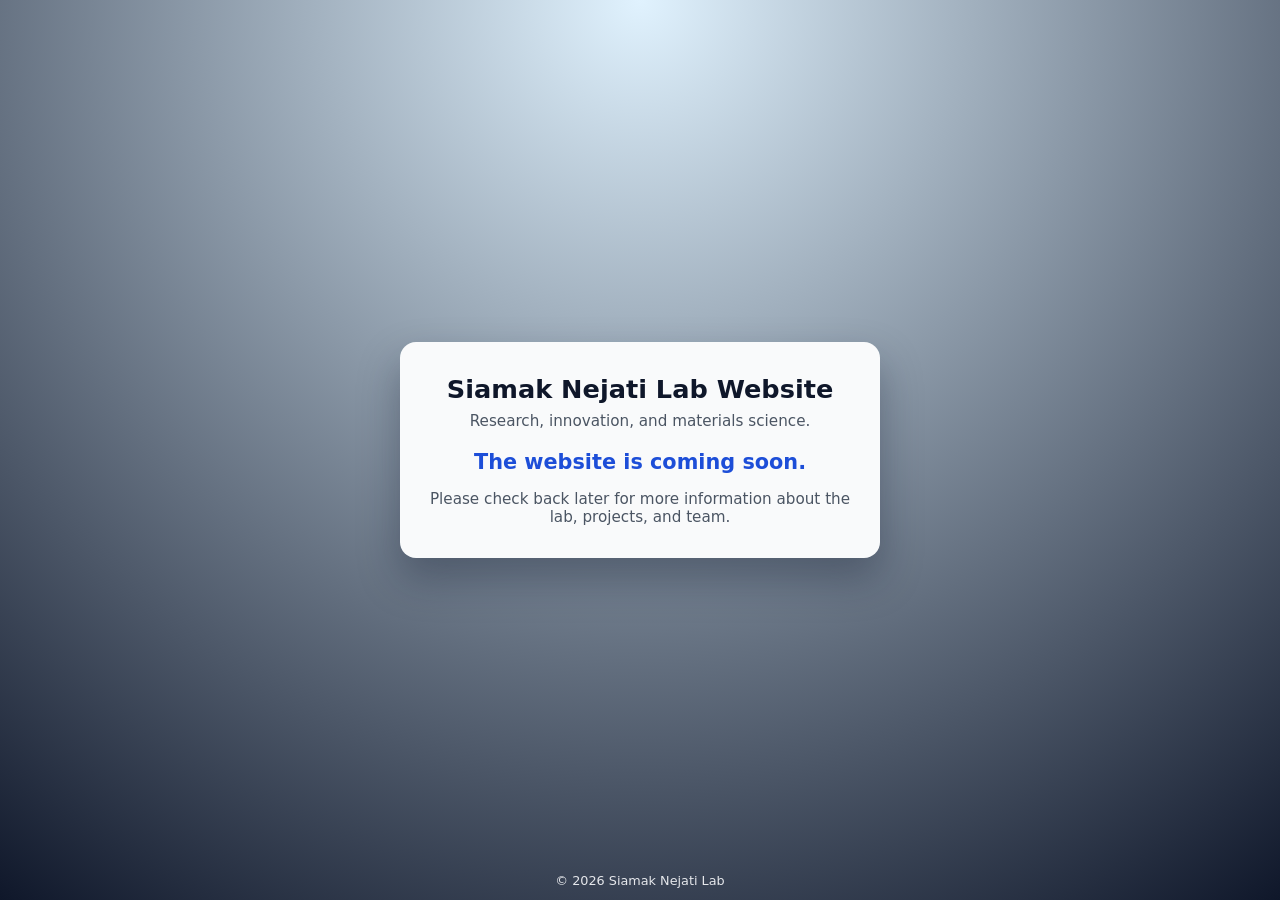
==== index.html @ ebad2e3e "Hello World" ====
<!DOCTYPE html>
<html lang="en">
<head>
  <meta charset="UTF-8">
  <meta name="viewport" content="width=device-width, initial-scale=1.0">
  <title>Siamak Nejati Lab Website</title>

  <style>
    * {
      box-sizing: border-box;
      margin: 0;
      padding: 0;
    }

    body {
      font-family: system-ui, -apple-system, BlinkMacSystemFont, "Segoe UI", sans-serif;
      min-height: 100vh;
      display: flex;
      align-items: center;
      justify-content: center;
      background: radial-gradient(circle at top, #e0f2fe, #0f172a);
      color: #0f172a;
    }

    .card {
      background: #f9fafb;
      padding: 32px 28px;
      border-radius: 16px;
      box-shadow: 0 20px 40px rgba(15, 23, 42, 0.35);
      max-width: 480px;
      width: 100%;
      text-align: center;
    }

    .lab-name {
      font-size: 1.6rem;
      font-weight: 700;
      margin-bottom: 8px;
      color: #0f172a;
    }

    .tagline {
      font-size: 0.95rem;
      color: #4b5563;
      margin-bottom: 20px;
    }

    .coming-soon {
      font-size: 1.3rem;
      font-weight: 600;
      margin-bottom: 16px;
      color: #1d4ed8;
    }

    .note {
      font-size: 0.95rem;
      color: #4b5563;
    }

    footer {
      position: fixed;
      bottom: 12px;
      left: 0;
      right: 0;
      text-align: center;
      font-size: 0.8rem;
      color: #e5e7eb;
    }
  </style>
</head>
<body>
  <main class="card">
    <h1 class="lab-name">Siamak Nejati Lab Website</h1>
    <p class="tagline">Research, innovation, and materials science.</p>

    <p class="coming-soon">The website is coming soon.</p>
    <p class="note">
      Please check back later for more information about the lab, projects, and team.
    </p>
  </main>

  <footer>
    © 2026 Siamak Nejati Lab
  </footer>
</body>
</html>
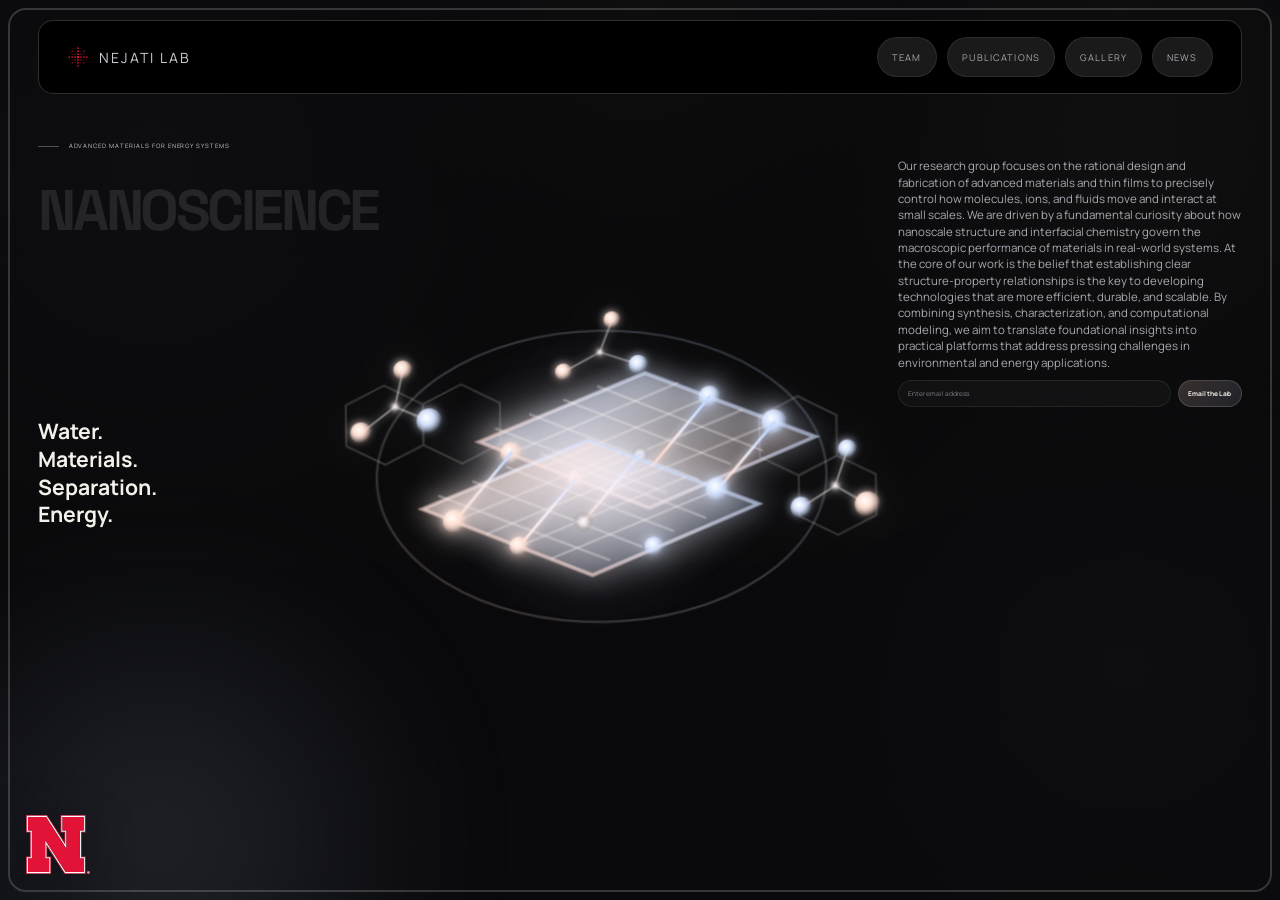
==== commit bafac081: "final" ====
--- a/index.html
+++ b/index.html
@@ -3,84 +3,242 @@
 <head>
   <meta charset="UTF-8">
   <meta name="viewport" content="width=device-width, initial-scale=1.0">
-  <title>Siamak Nejati Lab Website</title>
-
-  <style>
-    * {
-      box-sizing: border-box;
-      margin: 0;
-      padding: 0;
-    }
-
-    body {
-      font-family: system-ui, -apple-system, BlinkMacSystemFont, "Segoe UI", sans-serif;
-      min-height: 100vh;
-      display: flex;
-      align-items: center;
-      justify-content: center;
-      background: radial-gradient(circle at top, #e0f2fe, #0f172a);
-      color: #0f172a;
-    }
-
-    .card {
-      background: #f9fafb;
-      padding: 32px 28px;
-      border-radius: 16px;
-      box-shadow: 0 20px 40px rgba(15, 23, 42, 0.35);
-      max-width: 480px;
-      width: 100%;
-      text-align: center;
-    }
-
-    .lab-name {
-      font-size: 1.6rem;
-      font-weight: 700;
-      margin-bottom: 8px;
-      color: #0f172a;
-    }
-
-    .tagline {
-      font-size: 0.95rem;
-      color: #4b5563;
-      margin-bottom: 20px;
-    }
-
-    .coming-soon {
-      font-size: 1.3rem;
-      font-weight: 600;
-      margin-bottom: 16px;
-      color: #1d4ed8;
-    }
-
-    .note {
-      font-size: 0.95rem;
-      color: #4b5563;
-    }
-
-    footer {
-      position: fixed;
-      bottom: 12px;
-      left: 0;
-      right: 0;
-      text-align: center;
-      font-size: 0.8rem;
-      color: #e5e7eb;
-    }
-  </style>
+  <title>Nejati Lab</title>
+  <link rel="icon" type="image/svg+xml" href="./favicon.svg">
+  <link rel="preconnect" href="https://fonts.googleapis.com">
+  <link rel="preconnect" href="https://fonts.gstatic.com" crossorigin>
+  <link href="https://fonts.googleapis.com/css2?family=Manrope:wght@400;500;600;700;800&family=Space+Grotesk:wght@400;500;700&display=swap" rel="stylesheet">
+  <link rel="stylesheet" href="./site.css">
 </head>
-<body>
-  <main class="card">
-    <h1 class="lab-name">Siamak Nejati Lab Website</h1>
-    <p class="tagline">Research, innovation, and materials science.</p>
-
-    <p class="coming-soon">The website is coming soon.</p>
-    <p class="note">
-      Please check back later for more information about the lab, projects, and team.
-    </p>
-  </main>
-
-  <footer>
-    © 2026 Siamak Nejati Lab
-  </footer>
+<body class="home-page">
+  <video class="background-video" autoplay muted loop playsinline aria-hidden="true">
+    <source src="./background.mp4" type="video/mp4">
+  </video>
+  <div class="background-overlay" aria-hidden="true"></div>
+  <div class="page">
+    <header class="site-header">
+      <a class="brand" href="./index.html">
+        <img class="brand-icon" src="./favicon.svg" alt="" aria-hidden="true">
+        <span>Nejati Lab</span>
+      </a>
+
+      <nav class="site-nav" aria-label="Primary navigation">
+        <a href="./team.html">Team</a>
+        <a href="./publications.html">Publications</a>
+        <a href="./gallery.html">Gallery</a>
+        <a href="./news.html">News</a>
+      </nav>
+    </header>
+
+    <main>
+      <section class="section hero" id="home">
+        <div class="hero-shell">
+          <p class="eyebrow">Advanced materials for energy systems</p>
+          <h1 class="hero-word">NanoScience</h1>
+
+          <div class="hero-layout">
+            <div class="hero-tagline">
+              <p>Water. Materials. Separation. Energy.</p>
+            </div>
+
+            <div class="hero-visual" aria-hidden="true">
+              <div class="hero-visual-stage" data-schematic-stage>
+                <div class="hero-sputter" data-schematic-sputter>
+                  <span class="sputter-atom" style="--from-x: -244px; --from-y: -290px; --to-x: -106px; --to-y: -84px; --size: 11px; --particle: rgba(255, 216, 202, 0.9); --particle-glow: rgba(255, 216, 202, 0.58); --delay: 0ms; --duration: 1760ms;"></span>
+                  <span class="sputter-atom" style="--from-x: -162px; --from-y: -308px; --to-x: -54px; --to-y: -102px; --size: 8px; --particle: rgba(245, 243, 255, 0.9); --particle-glow: rgba(245, 243, 255, 0.5); --delay: 90ms; --duration: 1820ms;"></span>
+                  <span class="sputter-atom" style="--from-x: -42px; --from-y: -324px; --to-x: 8px; --to-y: -112px; --size: 9px; --particle: rgba(197, 217, 255, 0.9); --particle-glow: rgba(197, 217, 255, 0.56); --delay: 180ms; --duration: 1880ms;"></span>
+                  <span class="sputter-atom" style="--from-x: 72px; --from-y: -316px; --to-x: 62px; --to-y: -92px; --size: 10px; --particle: rgba(255, 216, 202, 0.84); --particle-glow: rgba(255, 216, 202, 0.5); --delay: 270ms; --duration: 1840ms;"></span>
+                  <span class="sputter-atom" style="--from-x: 196px; --from-y: -298px; --to-x: 118px; --to-y: -68px; --size: 12px; --particle: rgba(197, 217, 255, 0.92); --particle-glow: rgba(197, 217, 255, 0.58); --delay: 350ms; --duration: 1920ms;"></span>
+                  <span class="sputter-atom" style="--from-x: 258px; --from-y: -196px; --to-x: 144px; --to-y: -24px; --size: 8px; --particle: rgba(245, 243, 255, 0.86); --particle-glow: rgba(245, 243, 255, 0.48); --delay: 450ms; --duration: 1680ms;"></span>
+                  <span class="sputter-atom" style="--from-x: -286px; --from-y: -170px; --to-x: -148px; --to-y: -18px; --size: 9px; --particle: rgba(255, 216, 202, 0.88); --particle-glow: rgba(255, 216, 202, 0.52); --delay: 520ms; --duration: 1700ms;"></span>
+                  <span class="sputter-atom" style="--from-x: -214px; --from-y: -250px; --to-x: -84px; --to-y: 18px; --size: 8px; --particle: rgba(197, 217, 255, 0.88); --particle-glow: rgba(197, 217, 255, 0.52); --delay: 610ms; --duration: 1780ms;"></span>
+                  <span class="sputter-atom" style="--from-x: -92px; --from-y: -276px; --to-x: -26px; --to-y: 6px; --size: 10px; --particle: rgba(255, 216, 202, 0.9); --particle-glow: rgba(255, 216, 202, 0.56); --delay: 700ms; --duration: 1760ms;"></span>
+                  <span class="sputter-atom" style="--from-x: 22px; --from-y: -304px; --to-x: 24px; --to-y: 24px; --size: 9px; --particle: rgba(245, 243, 255, 0.92); --particle-glow: rgba(245, 243, 255, 0.52); --delay: 790ms; --duration: 1840ms;"></span>
+                  <span class="sputter-atom" style="--from-x: 132px; --from-y: -282px; --to-x: 78px; --to-y: 42px; --size: 8px; --particle: rgba(197, 217, 255, 0.9); --particle-glow: rgba(197, 217, 255, 0.56); --delay: 860ms; --duration: 1800ms;"></span>
+                  <span class="sputter-atom" style="--from-x: 246px; --from-y: -210px; --to-x: 138px; --to-y: 64px; --size: 11px; --particle: rgba(255, 216, 202, 0.86); --particle-glow: rgba(255, 216, 202, 0.54); --delay: 950ms; --duration: 1720ms;"></span>
+                  <span class="sputter-atom" style="--from-x: -256px; --from-y: -118px; --to-x: -174px; --to-y: -38px; --size: 7px; --particle: rgba(245, 243, 255, 0.88); --particle-glow: rgba(245, 243, 255, 0.46); --delay: 1080ms; --duration: 1600ms;"></span>
+                  <span class="sputter-atom" style="--from-x: 284px; --from-y: -126px; --to-x: 176px; --to-y: 38px; --size: 7px; --particle: rgba(197, 217, 255, 0.9); --particle-glow: rgba(197, 217, 255, 0.5); --delay: 1150ms; --duration: 1640ms;"></span>
+                  <span class="sputter-atom" style="--from-x: -18px; --from-y: -344px; --to-x: 12px; --to-y: -152px; --size: 10px; --particle: rgba(255, 216, 202, 0.88); --particle-glow: rgba(255, 216, 202, 0.56); --delay: 1240ms; --duration: 1860ms;"></span>
+                  <span class="sputter-atom" style="--from-x: -214px; --from-y: -286px; --to-x: -196px; --to-y: 12px; --size: 8px; --particle: rgba(197, 217, 255, 0.88); --particle-glow: rgba(197, 217, 255, 0.5); --delay: 1320ms; --duration: 1740ms;"></span>
+                  <span class="sputter-atom" style="--from-x: 228px; --from-y: -278px; --to-x: 194px; --to-y: 44px; --size: 9px; --particle: rgba(255, 216, 202, 0.84); --particle-glow: rgba(255, 216, 202, 0.48); --delay: 1400ms; --duration: 1780ms;"></span>
+                </div>
+
+                <div class="hero-burst" data-schematic-burst>
+                  <span class="burst-particle" style="--origin-x: -118px; --origin-y: -56px; --angle: 312deg; --distance: 136px; --size: 10px; --particle: rgba(255, 216, 202, 0.9); --particle-glow: rgba(255, 216, 202, 0.56); --delay: 0ms;"></span>
+                  <span class="burst-particle" style="--origin-x: -54px; --origin-y: -86px; --angle: 342deg; --distance: 124px; --size: 8px; --particle: rgba(245, 243, 255, 0.86); --particle-glow: rgba(245, 243, 255, 0.48); --delay: 24ms;"></span>
+                  <span class="burst-particle" style="--origin-x: 24px; --origin-y: -98px; --angle: 10deg; --distance: 142px; --size: 9px; --particle: rgba(197, 217, 255, 0.9); --particle-glow: rgba(197, 217, 255, 0.58); --delay: 36ms;"></span>
+                  <span class="burst-particle" style="--origin-x: 104px; --origin-y: -68px; --angle: 34deg; --distance: 148px; --size: 11px; --particle: rgba(255, 216, 202, 0.84); --particle-glow: rgba(255, 216, 202, 0.52); --delay: 48ms;"></span>
+                  <span class="burst-particle" style="--origin-x: 146px; --origin-y: -16px; --angle: 74deg; --distance: 132px; --size: 7px; --particle: rgba(197, 217, 255, 0.9); --particle-glow: rgba(197, 217, 255, 0.52); --delay: 60ms;"></span>
+                  <span class="burst-particle" style="--origin-x: 124px; --origin-y: 44px; --angle: 102deg; --distance: 126px; --size: 10px; --particle: rgba(245, 243, 255, 0.84); --particle-glow: rgba(245, 243, 255, 0.46); --delay: 72ms;"></span>
+                  <span class="burst-particle" style="--origin-x: 58px; --origin-y: 82px; --angle: 142deg; --distance: 138px; --size: 9px; --particle: rgba(255, 216, 202, 0.88); --particle-glow: rgba(255, 216, 202, 0.54); --delay: 88ms;"></span>
+                  <span class="burst-particle" style="--origin-x: -12px; --origin-y: 96px; --angle: 178deg; --distance: 126px; --size: 8px; --particle: rgba(197, 217, 255, 0.86); --particle-glow: rgba(197, 217, 255, 0.5); --delay: 100ms;"></span>
+                  <span class="burst-particle" style="--origin-x: -86px; --origin-y: 86px; --angle: 214deg; --distance: 142px; --size: 11px; --particle: rgba(255, 216, 202, 0.86); --particle-glow: rgba(255, 216, 202, 0.52); --delay: 114ms;"></span>
+                  <span class="burst-particle" style="--origin-x: -148px; --origin-y: 38px; --angle: 244deg; --distance: 132px; --size: 8px; --particle: rgba(197, 217, 255, 0.9); --particle-glow: rgba(197, 217, 255, 0.54); --delay: 126ms;"></span>
+                  <span class="burst-particle" style="--origin-x: -178px; --origin-y: -12px; --angle: 274deg; --distance: 124px; --size: 9px; --particle: rgba(245, 243, 255, 0.84); --particle-glow: rgba(245, 243, 255, 0.46); --delay: 138ms;"></span>
+                  <span class="burst-particle" style="--origin-x: -164px; --origin-y: -84px; --angle: 298deg; --distance: 144px; --size: 10px; --particle: rgba(255, 216, 202, 0.88); --particle-glow: rgba(255, 216, 202, 0.54); --delay: 152ms;"></span>
+                </div>
+
+                <div class="schematic-shape" data-schematic-shape>
+                  <svg viewBox="0 0 640 420" role="presentation">
+                    <defs>
+                      <linearGradient id="crystalRibbon" x1="16%" y1="80%" x2="88%" y2="18%">
+                        <stop offset="0%" stop-color="#ffd8ca" stop-opacity="0.96"></stop>
+                        <stop offset="48%" stop-color="#f7f3ff" stop-opacity="0.92"></stop>
+                        <stop offset="100%" stop-color="#c5d9ff" stop-opacity="0.96"></stop>
+                      </linearGradient>
+                      <linearGradient id="sheetWarm" x1="8%" y1="16%" x2="86%" y2="84%">
+                        <stop offset="0%" stop-color="#ffe2d5" stop-opacity="0.6"></stop>
+                        <stop offset="50%" stop-color="#f8f3ff" stop-opacity="0.28"></stop>
+                        <stop offset="100%" stop-color="#c5d9ff" stop-opacity="0.14"></stop>
+                      </linearGradient>
+                      <linearGradient id="sheetCool" x1="12%" y1="12%" x2="92%" y2="84%">
+                        <stop offset="0%" stop-color="#d9e5ff" stop-opacity="0.54"></stop>
+                        <stop offset="52%" stop-color="#f7f3ff" stop-opacity="0.22"></stop>
+                        <stop offset="100%" stop-color="#ffd8ca" stop-opacity="0.14"></stop>
+                      </linearGradient>
+                      <radialGradient id="peachNode" cx="38%" cy="35%" r="62%">
+                        <stop offset="0%" stop-color="#fffdfa" stop-opacity="0.98"></stop>
+                        <stop offset="45%" stop-color="#ffe2d5" stop-opacity="0.92"></stop>
+                        <stop offset="100%" stop-color="#ffd8ca" stop-opacity="0"></stop>
+                      </radialGradient>
+                      <radialGradient id="blueNode" cx="38%" cy="35%" r="62%">
+                        <stop offset="0%" stop-color="#ffffff" stop-opacity="0.98"></stop>
+                        <stop offset="45%" stop-color="#d9e5ff" stop-opacity="0.92"></stop>
+                        <stop offset="100%" stop-color="#c5d9ff" stop-opacity="0"></stop>
+                      </radialGradient>
+                      <radialGradient id="coreGlow" cx="50%" cy="50%" r="50%">
+                        <stop offset="0%" stop-color="#ffffff" stop-opacity="0.88"></stop>
+                        <stop offset="42%" stop-color="#f5ece9" stop-opacity="0.45"></stop>
+                        <stop offset="100%" stop-color="#0f0f12" stop-opacity="0"></stop>
+                      </radialGradient>
+                      <filter id="schematicGlow" x="-30%" y="-30%" width="160%" height="160%">
+                        <feGaussianBlur stdDeviation="12" result="blur"></feGaussianBlur>
+                        <feMerge>
+                          <feMergeNode in="blur"></feMergeNode>
+                          <feMergeNode in="SourceGraphic"></feMergeNode>
+                        </feMerge>
+                      </filter>
+                      <filter id="softGlow" x="-20%" y="-20%" width="140%" height="140%">
+                        <feGaussianBlur stdDeviation="4" result="blur"></feGaussianBlur>
+                        <feMerge>
+                          <feMergeNode in="blur"></feMergeNode>
+                          <feMergeNode in="SourceGraphic"></feMergeNode>
+                        </feMerge>
+                      </filter>
+                    </defs>
+
+                    <g class="ambient-grid" opacity="0.18" stroke="#f1e9e6" stroke-width="2" fill="none">
+                      <path d="M82 144 L118 126 L154 144 L154 182 L118 200 L82 182 Z"></path>
+                      <path d="M154 144 L190 126 L226 144 L226 182 L190 200 L154 182 Z"></path>
+                      <path d="M468 160 L504 142 L540 160 L540 198 L504 216 L468 198 Z"></path>
+                      <path d="M504 216 L540 198 L576 216 L576 254 L540 272 L504 254 Z"></path>
+                    </g>
+
+                    <ellipse class="core-halo" cx="320" cy="214" rx="178" ry="116" fill="url(#coreGlow)"></ellipse>
+                    <ellipse class="field-ring" cx="320" cy="214" rx="210" ry="136" fill="none" stroke="url(#crystalRibbon)" stroke-opacity="0.2" stroke-width="2.2"></ellipse>
+
+                    <g class="beam-cluster" fill="none" stroke-linecap="round">
+                      <path class="beam beam--center" d="M320 36 C320 86 320 124 320 166" stroke="url(#crystalRibbon)" stroke-width="6"></path>
+                    </g>
+
+                    <g class="surface-cluster surface-cluster--back" filter="url(#schematicGlow)">
+                      <polygon class="surface-sheet surface-sheet--back" points="206 180 362 118 520 180 364 244" fill="url(#sheetCool)" stroke="url(#crystalRibbon)" stroke-width="3.5" stroke-opacity="0.64"></polygon>
+                      <g class="surface-lattice" fill="none" stroke="#f6efee" stroke-opacity="0.34" stroke-width="2.2" stroke-linecap="round">
+                        <path class="build-line" style="--delay: 1120ms; --path-length: 180;" d="M236 191 L392 128"></path>
+                        <path class="build-line" style="--delay: 1220ms; --path-length: 180;" d="M266 204 L422 141"></path>
+                        <path class="build-line" style="--delay: 1320ms; --path-length: 180;" d="M296 216 L452 154"></path>
+                        <path class="build-line" style="--delay: 1420ms; --path-length: 180;" d="M326 228 L482 166"></path>
+                        <path class="build-line" style="--delay: 1180ms; --path-length: 190;" d="M222 168 L380 230"></path>
+                        <path class="build-line" style="--delay: 1280ms; --path-length: 190;" d="M254 155 L410 218"></path>
+                        <path class="build-line" style="--delay: 1380ms; --path-length: 190;" d="M286 142 L440 204"></path>
+                        <path class="build-line" style="--delay: 1480ms; --path-length: 190;" d="M318 130 L470 192"></path>
+                      </g>
+                      <g class="surface-nodes" filter="url(#softGlow)">
+                        <circle class="surface-node" style="--delay: 1360ms;" cx="236" cy="191" r="10" fill="url(#peachNode)"></circle>
+                        <circle class="surface-node" style="--delay: 1440ms;" cx="296" cy="216" r="8" fill="url(#peachNode)"></circle>
+                        <circle class="surface-node" style="--delay: 1520ms;" cx="356" cy="194" r="9" fill="url(#coreGlow)"></circle>
+                        <circle class="surface-node" style="--delay: 1600ms;" cx="422" cy="141" r="10" fill="url(#blueNode)"></circle>
+                        <circle class="surface-node" style="--delay: 1680ms;" cx="482" cy="166" r="12" fill="url(#blueNode)"></circle>
+                      </g>
+                    </g>
+
+                    <g class="bridge-network" fill="none" stroke-linecap="round" stroke-linejoin="round" filter="url(#softGlow)">
+                      <path class="crystal-bridge" style="--delay: 1640ms; --path-length: 92;" d="M236 191 L182 254" stroke="url(#crystalRibbon)" stroke-width="2.6"></path>
+                      <path class="crystal-bridge" style="--delay: 1700ms; --path-length: 92;" d="M296 216 L242 278" stroke="url(#crystalRibbon)" stroke-width="2.6"></path>
+                      <path class="crystal-bridge" style="--delay: 1760ms; --path-length: 92;" d="M356 194 L302 256" stroke="url(#crystalRibbon)" stroke-width="2.6"></path>
+                      <path class="crystal-bridge" style="--delay: 1820ms; --path-length: 92;" d="M422 141 L368 204" stroke="url(#crystalRibbon)" stroke-width="2.6"></path>
+                      <path class="crystal-bridge" style="--delay: 1880ms; --path-length: 92;" d="M482 166 L428 228" stroke="url(#crystalRibbon)" stroke-width="2.6"></path>
+                    </g>
+
+                    <g class="surface-cluster surface-cluster--front" filter="url(#schematicGlow)">
+                      <polygon class="surface-sheet surface-sheet--front" points="152 242 308 180 466 242 310 306" fill="url(#sheetWarm)" stroke="url(#crystalRibbon)" stroke-width="3.5" stroke-opacity="0.68"></polygon>
+                      <g class="surface-lattice" fill="none" stroke="#f6efee" stroke-opacity="0.36" stroke-width="2.2" stroke-linecap="round">
+                        <path class="build-line" style="--delay: 1420ms; --path-length: 180;" d="M182 254 L338 192"></path>
+                        <path class="build-line" style="--delay: 1500ms; --path-length: 180;" d="M212 266 L368 204"></path>
+                        <path class="build-line" style="--delay: 1580ms; --path-length: 180;" d="M242 278 L398 216"></path>
+                        <path class="build-line" style="--delay: 1660ms; --path-length: 180;" d="M272 290 L428 228"></path>
+                        <path class="build-line" style="--delay: 1460ms; --path-length: 190;" d="M168 230 L326 292"></path>
+                        <path class="build-line" style="--delay: 1540ms; --path-length: 190;" d="M200 217 L356 280"></path>
+                        <path class="build-line" style="--delay: 1620ms; --path-length: 190;" d="M232 204 L386 266"></path>
+                        <path class="build-line" style="--delay: 1700ms; --path-length: 190;" d="M264 192 L416 254"></path>
+                      </g>
+                      <g class="surface-nodes" filter="url(#softGlow)">
+                        <circle class="surface-node" style="--delay: 1740ms;" cx="182" cy="254" r="11" fill="url(#peachNode)"></circle>
+                        <circle class="surface-node" style="--delay: 1820ms;" cx="242" cy="278" r="9" fill="url(#peachNode)"></circle>
+                        <circle class="surface-node" style="--delay: 1900ms;" cx="302" cy="256" r="10" fill="url(#coreGlow)"></circle>
+                        <circle class="surface-node" style="--delay: 1980ms;" cx="368" cy="280" r="9" fill="url(#blueNode)"></circle>
+                        <circle class="surface-node" style="--delay: 2060ms;" cx="428" cy="228" r="11" fill="url(#blueNode)"></circle>
+                      </g>
+                    </g>
+
+                    <g class="molecule-accent molecule-accent--left" filter="url(#softGlow)" fill="none" stroke="#efe7e5" stroke-opacity="0.42" stroke-width="2.2" stroke-linecap="round" stroke-linejoin="round">
+                      <path d="M96 170 L128 146 L160 160"></path>
+                      <path d="M128 146 L136 112"></path>
+                      <circle cx="96" cy="170" r="10" fill="url(#peachNode)" stroke="none"></circle>
+                      <circle cx="128" cy="146" r="7" fill="url(#coreGlow)" stroke="none"></circle>
+                      <circle cx="160" cy="160" r="12" fill="url(#blueNode)" stroke="none"></circle>
+                      <circle cx="136" cy="112" r="9" fill="url(#peachNode)" stroke="none"></circle>
+                    </g>
+
+                    <g class="molecule-accent molecule-accent--top" filter="url(#softGlow)" fill="none" stroke="#efe7e5" stroke-opacity="0.38" stroke-width="2.1" stroke-linecap="round" stroke-linejoin="round">
+                      <path d="M286 116 L320 98 L356 110"></path>
+                      <path d="M320 98 L332 68"></path>
+                      <circle cx="286" cy="116" r="8" fill="url(#peachNode)" stroke="none"></circle>
+                      <circle cx="320" cy="98" r="6" fill="url(#coreGlow)" stroke="none"></circle>
+                      <circle cx="356" cy="110" r="9" fill="url(#blueNode)" stroke="none"></circle>
+                      <circle cx="332" cy="68" r="8" fill="url(#peachNode)" stroke="none"></circle>
+                    </g>
+
+                    <g class="molecule-accent molecule-accent--right" filter="url(#softGlow)" fill="none" stroke="#efe7e5" stroke-opacity="0.42" stroke-width="2.2" stroke-linecap="round" stroke-linejoin="round">
+                      <path d="M506 246 L538 226 L568 244"></path>
+                      <path d="M538 226 L550 192"></path>
+                      <circle cx="506" cy="246" r="10" fill="url(#blueNode)" stroke="none"></circle>
+                      <circle cx="538" cy="226" r="7" fill="url(#coreGlow)" stroke="none"></circle>
+                      <circle cx="568" cy="244" r="12" fill="url(#peachNode)" stroke="none"></circle>
+                      <circle cx="550" cy="192" r="9" fill="url(#blueNode)" stroke="none"></circle>
+                    </g>
+                  </svg>
+                </div>
+              </div>
+            </div>
+          </div>
+
+          <div class="hero-sidecopy">
+            <p>Our research group focuses on the rational design and fabrication of advanced materials and thin films to precisely control how molecules, ions, and fluids move and interact at small scales. We are driven by a fundamental curiosity about how nanoscale structure and interfacial chemistry govern the macroscopic performance of materials in real-world systems.
+
+At the core of our work is the belief that establishing clear structure-property relationships is the key to developing technologies that are more efficient, durable, and scalable. By combining synthesis, characterization, and computational modeling, we aim to translate foundational insights into practical platforms that address pressing challenges in environmental and energy applications.</p>
+            <form class="hero-form">
+              <input type="email" placeholder="Enter email address" aria-label="Email address" autocomplete="email">
+              <button type="submit">Email the Lab</button>
+            </form>
+          </div>
+        </div>
+      </section>
+    </main>
+  </div>
+  <a class="corner-logo" href="./index.html" aria-label="Nejati Lab home">
+    <img src="./logo.svg" alt="Nejati Lab logo">
+  </a>
+  <script src="./site.js"></script>
 </body>
 </html>
--- a/site.css
+++ b/site.css
@@ -0,0 +1,2501 @@
+:root {
+  --bg: #121214;
+  --line: rgba(255, 255, 255, 0.08);
+  --text: #f4f1eb;
+  --muted: #aaa7b0;
+  --soft: #cbc8d1;
+  --glow-a: #ffd7ca;
+  --glow-b: #c7d6ff;
+  --shadow: 0 30px 80px rgba(0, 0, 0, 0.35);
+  --hero-scale: 1;
+  --hero-copy-scale: 1;
+  --hero-visual-scale: 1;
+  --content-max: 1480px;
+  --page-gutter: clamp(14px, 3vw, 40px);
+  --page-border-inset: clamp(6px, 0.8vw, 8px);
+  --section-space: clamp(28px, 4vw, 42px);
+  color-scheme: dark;
+}
+
+* {
+  box-sizing: border-box;
+}
+
+html {
+  height: 100%;
+  scroll-behavior: smooth;
+}
+
+body {
+  margin: 0;
+  min-height: 100vh;
+  min-height: 100dvh;
+  position: relative;
+  background-color: #0d0d0f;
+  color: var(--text);
+  font-family: "Manrope", sans-serif;
+  overflow-x: hidden;
+  overflow-y: auto;
+}
+
+body.home-page {
+  --hero-copy-scale: 0.72;
+  --hero-visual-scale: 1.42;
+  overflow: hidden;
+}
+
+.background-video,
+.background-overlay {
+  position: fixed;
+  inset: 0;
+  width: 100%;
+  height: 100%;
+  pointer-events: none;
+}
+
+.background-video {
+  object-fit: cover;
+  filter: grayscale(1);
+  transform: scale(1.08);
+  opacity: 0.32;
+  z-index: 0;
+}
+
+.background-overlay {
+  background:
+    linear-gradient(180deg, rgba(8, 8, 10, 0.72), rgba(10, 10, 12, 0.8)),
+    radial-gradient(circle at top center, rgba(255, 214, 199, 0.08), transparent 24%),
+    radial-gradient(circle at 12% 18%, rgba(199, 214, 255, 0.08), transparent 28%),
+    radial-gradient(circle at 88% 74%, rgba(255, 215, 202, 0.07), transparent 24%);
+  z-index: 1;
+}
+
+body::before,
+body::after {
+  content: "";
+  position: fixed;
+  width: 36rem;
+  height: 36rem;
+  border-radius: 50%;
+  pointer-events: none;
+  filter: blur(90px);
+  opacity: 0.16;
+  z-index: 1;
+}
+
+body::before {
+  top: -10rem;
+  right: -8rem;
+  background: radial-gradient(circle, var(--glow-a), transparent 68%);
+}
+
+body::after {
+  bottom: -14rem;
+  left: -8rem;
+  background: radial-gradient(circle, var(--glow-b), transparent 68%);
+}
+
+a {
+  color: inherit;
+  text-decoration: none;
+}
+
+img {
+  display: block;
+  max-width: 100%;
+}
+
+.page {
+  width: 100%;
+  min-height: 100vh;
+  min-height: 100dvh;
+  padding: clamp(12px, 2vw, 20px) var(--page-gutter) clamp(86px, 10vw, 120px);
+  display: grid;
+  grid-template-rows: auto 1fr;
+  align-content: start;
+  gap: clamp(18px, 2.8vw, 32px);
+  position: relative;
+  z-index: 2;
+}
+
+.home-page .page {
+  height: 100vh;
+  height: 100svh;
+  min-height: 100vh;
+  min-height: 100svh;
+  padding-top: clamp(12px, 2vw, 20px);
+  padding-bottom: clamp(12px, 1.4vh, 20px);
+  gap: clamp(18px, 2.8vw, 32px);
+}
+
+.page > .site-header,
+.page > main {
+  width: min(100%, var(--content-max));
+  margin-inline: auto;
+}
+
+.home-page .site-header {
+  padding: clamp(12px, 1.8vw, 16px) clamp(16px, 2.6vw, 28px);
+}
+
+.home-page main {
+  min-height: 0;
+  display: flex;
+}
+
+.page::before {
+  content: "";
+  position: fixed;
+  inset: var(--page-border-inset);
+  border: 2px solid rgba(255, 255, 255, 0.18);
+  border-radius: 18px;
+  pointer-events: none;
+  z-index: 4;
+}
+
+.site-header {
+  position: relative;
+  z-index: 0;
+  width: 100%;
+  display: flex;
+  align-items: center;
+  justify-content: space-between;
+  flex-wrap: nowrap;
+  gap: clamp(10px, 1vw, 20px);
+  padding: clamp(12px, 1.8vw, 16px) clamp(16px, 2.6vw, 28px);
+  border: 1px solid rgba(255, 255, 255, 0.18);
+  border-radius: 15px;
+  background: rgb(0, 0, 0);
+  backdrop-filter: blur(18px);
+}
+
+.brand {
+  display: inline-flex;
+  align-items: center;
+  flex: 0 1 auto;
+  min-width: 0;
+  gap: 10px;
+  font-size: clamp(0.88rem, 1vw, 1rem);
+  letter-spacing: 0.14em;
+  text-transform: uppercase;
+  color: var(--soft);
+  white-space: nowrap;
+}
+
+.brand-icon {
+  width: 22px;
+  height: 22px;
+  flex: none;
+  object-fit: contain;
+}
+
+.corner-logo {
+  position: fixed;
+  left: clamp(14px, 2vw, 28px);
+  bottom: clamp(14px, 2vw, 28px);
+  z-index: 3;
+  display: inline-flex;
+  align-items: center;
+  justify-content: center;
+  width: clamp(46px, 5vw, 72px);
+  aspect-ratio: 163 / 152;
+  opacity: 0.98;
+  filter: drop-shadow(0 10px 28px rgba(0, 0, 0, 0.42));
+  transition: transform 180ms ease, opacity 180ms ease;
+}
+
+.corner-logo:hover,
+.corner-logo:focus-visible {
+  transform: translateY(-2px);
+  opacity: 1;
+  outline: none;
+}
+
+.corner-logo img {
+  width: 100%;
+  height: auto;
+}
+
+.site-nav {
+  display: flex;
+  flex: 0 1 auto;
+  min-width: 0;
+  align-items: center;
+  justify-content: flex-end;
+  gap: clamp(6px, 1vw, 10px);
+  flex-wrap: nowrap;
+}
+
+.site-nav a {
+  display: inline-flex;
+  align-items: center;
+  justify-content: center;
+  border: 1px solid var(--line);
+  background: rgba(46, 46, 46, 0.569);
+  border-radius: 999px;
+  color: var(--muted);
+  min-height: 40px;
+  padding: 10px clamp(10px, 1.1vw, 15px);
+  font-size: clamp(0.58rem, 0.72vw, 0.74rem);
+  letter-spacing: 0.12em;
+  text-transform: uppercase;
+  white-space: nowrap;
+  transition: border-color 180ms ease, color 180ms ease, background 180ms ease, transform 180ms ease;
+}
+
+.site-nav a[aria-current="page"] {
+  color: var(--text);
+  border-color: rgba(154, 202, 255, 0.42);
+  background:
+    linear-gradient(135deg, rgba(104, 168, 255, 0.3), rgba(186, 225, 255, 0.16)),
+    rgba(255, 255, 255, 0.06);
+  box-shadow:
+    inset 0 1px 0 rgba(255, 255, 255, 0.1),
+    0 10px 24px rgba(71, 138, 255, 0.16);
+}
+
+.site-nav a[aria-current="page"]:hover,
+.site-nav a[aria-current="page"]:focus-visible {
+  border-color: rgba(178, 216, 255, 0.52);
+  background:
+    linear-gradient(135deg, rgba(118, 181, 255, 0.36), rgba(196, 230, 255, 0.2)),
+    rgba(255, 255, 255, 0.08);
+}
+
+.site-nav a:hover,
+.site-nav a:focus-visible {
+  color: var(--text);
+  border-color: rgba(255, 255, 255, 0.24);
+  background: rgba(255, 255, 255, 0.05);
+  outline: none;
+  transform: translateY(-1px);
+}
+
+.section {
+  position: relative;
+  padding: var(--section-space) 0;
+}
+
+.hero {
+  min-height: calc(100dvh - 176px);
+  height: auto;
+  padding: clamp(4px, 1vw, 12px) 0 0;
+  display: flex;
+  align-items: center;
+}
+
+.home-page .hero {
+  width: 100%;
+  min-height: 0;
+  height: 100%;
+  padding-top: clamp(10px, 1.8vh, 22px);
+  align-items: flex-start;
+}
+
+.home-page .hero-shell {
+  isolation: isolate;
+}
+
+.home-page .hero-visual,
+.home-page .hero-visual-stage {
+  overflow: visible;
+}
+
+.hero-shell {
+  position: relative;
+  width: 100%;
+  padding: 0;
+  display: grid;
+  grid-template-columns:
+    minmax(calc(108px * var(--hero-scale) * var(--hero-copy-scale)), 0.56fr)
+    minmax(calc(170px * var(--hero-scale) * var(--hero-visual-scale)), 1.12fr)
+    minmax(calc(150px * var(--hero-scale) * var(--hero-copy-scale)), 0.72fr);
+  column-gap: calc(clamp(8px, 2.2vw, 36px) * var(--hero-scale));
+  row-gap: calc(clamp(10px, 1.6vw, 18px) * var(--hero-scale));
+  align-items: start;
+}
+
+.eyebrow {
+  display: inline-flex;
+  align-items: center;
+  gap: calc(clamp(6px, 1vw, 10px) * var(--hero-scale));
+  margin: 0 0 calc(clamp(10px, 1.6vw, 18px) * var(--hero-scale));
+  color: var(--soft);
+  font-size: calc(clamp(0.48rem, 0.65vw, 0.76rem) * var(--hero-scale) * var(--hero-copy-scale));
+  letter-spacing: 0.16em;
+  text-transform: uppercase;
+  grid-column: 1 / 3;
+  grid-row: 1;
+}
+
+.eyebrow::before {
+  content: "";
+  width: calc(28px * var(--hero-scale) * var(--hero-copy-scale));
+  height: 1px;
+  background: rgba(255, 255, 255, 0.28);
+}
+
+.hero-word {
+  margin: 0;
+  font-family: "Space Grotesk", sans-serif;
+  font-size: calc(clamp(1.8rem, 6.2vw, 7rem) * var(--hero-scale) * var(--hero-copy-scale));
+  line-height: 0.88;
+  letter-spacing: -0.06em;
+  text-transform: uppercase;
+  color: rgba(255, 255, 255, 0.1);
+  user-select: none;
+  grid-column: 1 / 3;
+  grid-row: 2;
+}
+
+.hero-layout {
+  display: grid;
+  grid-template-columns:
+    minmax(calc(108px * var(--hero-scale) * var(--hero-copy-scale)), 0.56fr)
+    minmax(calc(170px * var(--hero-scale) * var(--hero-visual-scale)), 1.12fr);
+  gap: calc(clamp(8px, 2.2vw, 36px) * var(--hero-scale));
+  align-items: center;
+  margin-top: 0;
+  grid-column: 1 / 3;
+  grid-row: 3;
+}
+
+.hero-tagline p {
+  margin: 0;
+  max-width: calc(10rem * var(--hero-scale) * var(--hero-copy-scale));
+  font-size: calc(clamp(1.44rem, 2.3vw, 3.1rem) * var(--hero-scale) * var(--hero-copy-scale));
+  line-height: 1.3;
+  font-weight: 700;
+  color: var(--text);
+}
+
+.hero-visual {
+  height: calc(clamp(110px, 24vw, 340px) * var(--hero-scale) * var(--hero-visual-scale));
+  width: min(100%, calc(420px * var(--hero-scale) * var(--hero-visual-scale)));
+  justify-self: center;
+  display: flex;
+  align-items: center;
+  position: relative;
+  z-index: 8;
+}
+
+.hero-visual-stage {
+  position: relative;
+  width: 100%;
+  height: 100%;
+  min-height: inherit;
+  display: flex;
+  align-items: center;
+  justify-content: center;
+  overflow: visible;
+  isolation: isolate;
+  cursor: pointer;
+  --shape-rotation: 0deg;
+  --shape-scale: 1;
+}
+
+.hero-visual-stage::before {
+  content: "";
+  position: absolute;
+  inset: 6% 10%;
+  border-radius: 50%;
+  background:
+    radial-gradient(circle at 50% 50%, rgba(255, 230, 218, 0.2), transparent 34%),
+    radial-gradient(circle at 48% 52%, rgba(199, 214, 255, 0.18), transparent 56%);
+  filter: blur(14px);
+  opacity: 0.82;
+  transform: scale(0.92);
+  transition: opacity 220ms ease, transform 220ms ease;
+}
+
+.hero-visual-stage.is-hovering::before {
+  opacity: 0.98;
+  transform: scale(1.02);
+}
+
+.hero-sputter,
+.hero-burst {
+  position: absolute;
+  inset: -10% -6%;
+  pointer-events: none;
+}
+
+.hero-sputter {
+  z-index: 1;
+}
+
+.schematic-shape {
+  position: absolute;
+  inset: 0;
+  width: 100%;
+  height: 100%;
+  display: flex;
+  align-items: center;
+  justify-content: center;
+  transform-origin: 50% 50%;
+  transform: translate3d(0, 0, 0) rotate(var(--shape-rotation, 0deg)) scale(var(--shape-scale, 1));
+  will-change: transform, opacity, filter;
+  z-index: 2;
+}
+
+.schematic-shape svg {
+  width: 100%;
+  height: 100%;
+  display: block;
+  overflow: visible;
+  pointer-events: none;
+  transform: scale(1.32);
+  transform-origin: center center;
+}
+
+.hero-burst {
+  z-index: 3;
+}
+
+.sputter-atom,
+.burst-particle {
+  position: absolute;
+  border-radius: 999px;
+  opacity: 0;
+  will-change: transform, opacity;
+}
+
+.sputter-atom {
+  left: 50%;
+  top: 50%;
+  width: var(--size, 10px);
+  height: var(--size, 10px);
+  background: var(--particle, rgba(255, 216, 202, 0.82));
+  box-shadow:
+    0 0 22px var(--particle-glow, rgba(255, 216, 202, 0.42)),
+    0 0 46px rgba(255, 255, 255, 0.08);
+  transform: translate(var(--from-x), var(--from-y)) scale(0.28);
+}
+
+.burst-particle {
+  left: calc(50% + var(--origin-x, 0px));
+  top: calc(50% + var(--origin-y, 0px));
+  width: var(--size, 10px);
+  height: var(--size, 10px);
+  background: var(--particle, rgba(255, 216, 202, 0.82));
+  box-shadow: 0 0 24px var(--particle-glow, rgba(255, 216, 202, 0.38));
+  transform: translate(-50%, -50%) rotate(var(--angle)) translateY(0) scale(0.4);
+}
+
+.hero-visual-stage.is-assembling .sputter-atom {
+  animation: sputterAtom var(--duration, 1720ms) cubic-bezier(0.16, 1, 0.3, 1) forwards;
+  animation-delay: var(--delay, 0ms);
+}
+
+.hero-burst.is-active .burst-particle {
+  animation: burstParticle 620ms ease-out forwards;
+  animation-delay: var(--delay, 0ms);
+}
+
+.schematic-shape .core-halo,
+.schematic-shape .field-ring,
+.schematic-shape .beam,
+.schematic-shape .surface-cluster,
+.schematic-shape .bridge-network,
+.schematic-shape .build-line,
+.schematic-shape .crystal-bridge,
+.schematic-shape .surface-node,
+.schematic-shape .molecule-accent {
+  opacity: 0;
+}
+
+.schematic-shape .core-halo,
+.schematic-shape .field-ring,
+.schematic-shape .beam,
+.schematic-shape .surface-cluster,
+.schematic-shape .bridge-network,
+.schematic-shape .surface-node,
+.schematic-shape .molecule-accent {
+  transform-box: fill-box;
+  transform-origin: center;
+}
+
+.schematic-shape .core-halo {
+  transform: scale(0.72);
+}
+
+.schematic-shape .field-ring {
+  transform: scale(0.84);
+}
+
+.schematic-shape .beam {
+  stroke-dasharray: 180;
+  stroke-dashoffset: 180;
+}
+
+.schematic-shape .surface-cluster {
+  transform: translateY(24px) scale(0.84);
+}
+
+.schematic-shape .build-line,
+.schematic-shape .crystal-bridge {
+  stroke-dasharray: var(--path-length, 180);
+  stroke-dashoffset: var(--path-length, 180);
+}
+
+.schematic-shape .surface-node,
+.schematic-shape .molecule-accent {
+  transform: translateY(10px) scale(0.8);
+}
+
+.hero-visual-stage.is-built .core-halo,
+.hero-visual-stage.is-built .field-ring,
+.hero-visual-stage.is-built .beam,
+.hero-visual-stage.is-built .surface-cluster,
+.hero-visual-stage.is-built .bridge-network,
+.hero-visual-stage.is-built .build-line,
+.hero-visual-stage.is-built .crystal-bridge,
+.hero-visual-stage.is-built .surface-node,
+.hero-visual-stage.is-built .molecule-accent {
+  opacity: 1;
+}
+
+.hero-visual-stage.is-built .core-halo,
+.hero-visual-stage.is-built .field-ring,
+.hero-visual-stage.is-built .surface-cluster,
+.hero-visual-stage.is-built .surface-node,
+.hero-visual-stage.is-built .molecule-accent {
+  transform: none;
+}
+
+.hero-visual-stage.is-built .beam,
+.hero-visual-stage.is-built .build-line,
+.hero-visual-stage.is-built .crystal-bridge {
+  stroke-dashoffset: 0;
+}
+
+.hero-visual-stage.is-assembling .core-halo {
+  animation: coreIgnite 900ms cubic-bezier(0.16, 1, 0.3, 1) 640ms forwards;
+}
+
+.hero-visual-stage.is-assembling .field-ring {
+  animation: fieldRingAppear 920ms cubic-bezier(0.16, 1, 0.3, 1) 820ms forwards;
+}
+
+.hero-visual-stage.is-assembling .beam {
+  animation: traceBeam 980ms ease-out forwards;
+}
+
+.hero-visual-stage.is-assembling .beam--left {
+  animation-delay: 420ms;
+}
+
+.hero-visual-stage.is-assembling .beam--center {
+  animation-delay: 300ms;
+}
+
+.hero-visual-stage.is-assembling .beam--right {
+  animation-delay: 520ms;
+}
+
+.hero-visual-stage.is-assembling .surface-cluster--back {
+  animation: surfaceAssemble 1180ms cubic-bezier(0.16, 1, 0.3, 1) 980ms forwards;
+}
+
+.hero-visual-stage.is-assembling .surface-cluster--front {
+  animation: surfaceAssemble 1220ms cubic-bezier(0.16, 1, 0.3, 1) 1260ms forwards;
+}
+
+.hero-visual-stage.is-assembling .build-line,
+.hero-visual-stage.is-assembling .crystal-bridge {
+  animation: drawBond 860ms ease-out forwards;
+  animation-delay: var(--delay, 0ms);
+}
+
+.hero-visual-stage.is-assembling .bridge-network {
+  animation: bridgeReveal 760ms ease-out 1540ms forwards;
+}
+
+.hero-visual-stage.is-assembling .surface-node {
+  animation: nodeBloom 560ms cubic-bezier(0.16, 1, 0.3, 1) forwards;
+  animation-delay: var(--delay, 0ms);
+}
+
+.hero-visual-stage.is-assembling .molecule-accent {
+  animation: moleculeEnter 1000ms cubic-bezier(0.16, 1, 0.3, 1) 2080ms forwards;
+}
+
+.hero-visual-stage.is-formed .core-halo {
+  animation: corePulse 5.8s ease-in-out infinite;
+}
+
+.hero-visual-stage.is-formed .field-ring {
+  animation: fieldPulse 7.2s ease-in-out infinite;
+}
+
+.hero-visual-stage.is-formed .molecule-accent {
+  animation: moleculeFloat var(--molecule-duration, 8s) ease-in-out infinite;
+}
+
+.hero-visual-stage.is-formed .molecule-accent--left {
+  --molecule-duration: 8.8s;
+}
+
+.hero-visual-stage.is-formed .molecule-accent--top {
+  --molecule-duration: 7.4s;
+}
+
+.hero-visual-stage.is-formed .molecule-accent--right {
+  --molecule-duration: 8.2s;
+}
+
+.schematic-shape.is-exploding {
+  animation: explodeCrystal 760ms cubic-bezier(0.22, 1, 0.36, 1) forwards;
+}
+
+@keyframes sputterAtom {
+  0% {
+    opacity: 0;
+    transform: translate(var(--from-x), var(--from-y)) scale(0.22);
+  }
+
+  12% {
+    opacity: 1;
+  }
+
+  74% {
+    opacity: 0.92;
+  }
+
+  100% {
+    opacity: 0;
+    transform: translate(var(--to-x), var(--to-y)) scale(0.5);
+  }
+}
+
+@keyframes coreIgnite {
+  0% {
+    opacity: 0;
+    transform: scale(0.72);
+  }
+
+  60% {
+    opacity: 0.96;
+    transform: scale(1.06);
+  }
+
+  100% {
+    opacity: 0.72;
+    transform: scale(1);
+  }
+}
+
+@keyframes fieldRingAppear {
+  0% {
+    opacity: 0;
+    transform: scale(0.84);
+  }
+
+  100% {
+    opacity: 1;
+    transform: scale(1);
+  }
+}
+
+@keyframes traceBeam {
+  0% {
+    opacity: 0;
+    stroke-dashoffset: 180;
+  }
+
+  20% {
+    opacity: 0.66;
+  }
+
+  100% {
+    opacity: 0;
+    stroke-dashoffset: 0;
+  }
+}
+
+@keyframes surfaceAssemble {
+  0% {
+    opacity: 0;
+    transform: translateY(24px) scale(0.84);
+  }
+
+  54% {
+    opacity: 1;
+  }
+
+  100% {
+    opacity: 1;
+    transform: none;
+  }
+}
+
+@keyframes drawBond {
+  0% {
+    opacity: 0;
+    stroke-dashoffset: var(--path-length, 180);
+  }
+
+  16% {
+    opacity: 1;
+  }
+
+  100% {
+    opacity: 1;
+    stroke-dashoffset: 0;
+  }
+}
+
+@keyframes bridgeReveal {
+  0% {
+    opacity: 0;
+  }
+
+  100% {
+    opacity: 1;
+  }
+}
+
+@keyframes nodeBloom {
+  0% {
+    opacity: 0;
+    transform: translateY(10px) scale(0.45);
+  }
+
+  64% {
+    opacity: 1;
+    transform: translateY(-2px) scale(1.08);
+  }
+
+  100% {
+    opacity: 1;
+    transform: none;
+  }
+}
+
+@keyframes moleculeEnter {
+  0% {
+    opacity: 0;
+    transform: translateY(12px) scale(0.82);
+  }
+
+  100% {
+    opacity: 1;
+    transform: none;
+  }
+}
+
+@keyframes corePulse {
+  0%,
+  100% {
+    opacity: 0.72;
+    transform: scale(1);
+  }
+
+  50% {
+    opacity: 0.9;
+    transform: scale(1.04);
+  }
+}
+
+@keyframes fieldPulse {
+  0%,
+  100% {
+    opacity: 0.9;
+    transform: scale(1);
+  }
+
+  50% {
+    opacity: 1;
+    transform: scale(1.03);
+  }
+}
+
+@keyframes moleculeFloat {
+  0%,
+  100% {
+    transform: translateY(0) rotate(0deg);
+  }
+
+  50% {
+    transform: translateY(-6px) rotate(1.8deg);
+  }
+}
+
+@keyframes explodeCrystal {
+  0% {
+    opacity: 1;
+    transform: translate3d(0, 0, 0) rotate(var(--explosion-rotation)) scale(1);
+  }
+
+  44% {
+    opacity: 1;
+    filter: brightness(1.14);
+    transform: translate3d(0, 0, 0) rotate(calc(var(--explosion-rotation) + 120deg)) scale(1.08);
+  }
+
+  100% {
+    opacity: 0;
+    filter: blur(16px) brightness(1.42);
+    transform: translate3d(0, 0, 0) rotate(calc(var(--explosion-rotation) + 260deg)) scale(1.42);
+  }
+}
+
+@keyframes burstParticle {
+  0% {
+    opacity: 0;
+    transform: translate(-50%, -50%) rotate(var(--angle)) translateY(0) scale(0.4);
+  }
+
+  12% {
+    opacity: 1;
+  }
+
+  100% {
+    opacity: 0;
+    transform: translate(-50%, -50%) rotate(var(--angle)) translateY(calc(var(--distance) * -1)) scale(1.18);
+  }
+}
+
+.hero-sidecopy {
+  grid-column: 3;
+  grid-row: 1 / span 3;
+  align-self: start;
+  max-width: calc(50rem * var(--hero-scale) * var(--hero-copy-scale));
+  justify-self: end;
+  padding-top: clamp(10px, 1.8vh, 24px);
+}
+
+.hero-sidecopy p {
+  margin: 0;
+  color: var(--muted);
+  font-size: calc(clamp(1.0rem, 1.2vw, 1.5rem) * var(--hero-scale) * var(--hero-copy-scale));
+  line-height: 1.42;
+}
+
+.hero-form {
+  display: flex;
+  flex-wrap: wrap;
+  gap: calc(clamp(6px, 0.8vw, 10px) * var(--hero-scale) * var(--hero-copy-scale));
+  margin-top: calc(clamp(8px, 1vw, 14px) * var(--hero-scale) * var(--hero-copy-scale));
+}
+
+.hero-form input {
+  flex: 1 1 calc(7rem * var(--hero-scale) * var(--hero-copy-scale));
+  min-width: 0;
+  border: 1px solid var(--line);
+  border-radius: 999px;
+  background: rgba(255, 255, 255, 0.03);
+  color: var(--text);
+  padding:
+    calc(clamp(7px, 0.84vw, 11px) * var(--hero-scale) * var(--hero-copy-scale))
+    calc(clamp(8px, 1vw, 13px) * var(--hero-scale) * var(--hero-copy-scale));
+  font: inherit;
+  font-size: calc(clamp(0.56rem, 0.72vw, 0.92rem) * var(--hero-scale) * var(--hero-copy-scale));
+}
+
+.hero-form input::placeholder {
+  color: #7f7d85;
+}
+
+.hero-form button {
+  border: 1px solid rgba(255, 255, 255, 0.14);
+  border-radius: 999px;
+  background: linear-gradient(135deg, rgba(255, 215, 202, 0.18), rgba(199, 214, 255, 0.12));
+  color: var(--text);
+  padding:
+    calc(clamp(7px, 0.84vw, 11px) * var(--hero-scale) * var(--hero-copy-scale))
+    calc(clamp(8px, 1vw, 14px) * var(--hero-scale) * var(--hero-copy-scale));
+  font: inherit;
+  font-size: calc(clamp(0.56rem, 0.72vw, 0.92rem) * var(--hero-scale) * var(--hero-copy-scale));
+  font-weight: 700;
+  cursor: pointer;
+}
+
+.hero-form button:hover,
+.hero-form button:focus-visible {
+  transform: translateY(-1px);
+  border-color: rgba(255, 255, 255, 0.24);
+  background: linear-gradient(135deg, rgba(255, 215, 202, 0.24), rgba(199, 214, 255, 0.18));
+  outline: none;
+}
+
+.sr-only {
+  position: absolute;
+  width: 1px;
+  height: 1px;
+  padding: 0;
+  margin: -1px;
+  overflow: hidden;
+  clip: rect(0, 0, 0, 0);
+  white-space: nowrap;
+  border: 0;
+}
+
+.content-page .page,
+.team-page .page,
+body.archive-page .page {
+  grid-template-rows: auto auto;
+}
+
+.content-main,
+.team-main,
+.archive-main {
+  padding: clamp(12px, 2.2vw, 20px) 0 clamp(104px, 12vw, 150px);
+}
+
+.content-shell,
+.archive-shell {
+  display: grid;
+  gap: clamp(18px, 2.4vw, 28px);
+}
+
+.page-intro {
+  position: relative;
+  display: grid;
+  gap: 12px;
+  margin: 0 0 clamp(24px, 4vw, 36px);
+  max-width: 60rem;
+}
+
+.page-kicker,
+.archive-kicker {
+  margin: 0;
+  color: var(--soft);
+  font-size: 0.72rem;
+  line-height: 1.2;
+  letter-spacing: 0.14em;
+  text-transform: uppercase;
+}
+
+.page-title,
+.team-title {
+  margin: 0;
+  color: rgba(245, 248, 255, 0.94);
+  font-family: "Space Grotesk", sans-serif;
+  font-size: clamp(2rem, 4.6vw, 3.4rem);
+  line-height: 0.98;
+  letter-spacing: -0.04em;
+  text-wrap: balance;
+}
+
+.page-lead {
+  margin: 0;
+  max-width: 52rem;
+  color: var(--muted);
+  font-size: clamp(0.98rem, 1.25vw, 1.08rem);
+  line-height: 1.72;
+}
+
+.content-grid {
+  display: grid;
+  grid-template-columns: repeat(auto-fit, minmax(clamp(140px, 18vw, 260px), 1fr));
+  gap: clamp(16px, 2vw, 24px);
+}
+
+.content-card {
+  position: relative;
+  overflow: hidden;
+  display: grid;
+  gap: 16px;
+  align-content: start;
+  padding: clamp(16px, 2vw, 22px);
+  border: 1px solid rgba(255, 255, 255, 0.1);
+  border-radius: 24px;
+  background:
+    linear-gradient(180deg, rgba(255, 255, 255, 0.04), rgba(255, 255, 255, 0.015)),
+    rgba(14, 14, 18, 0.82);
+  box-shadow: 0 24px 64px rgba(0, 0, 0, 0.26);
+}
+
+.content-card::before {
+  content: "";
+  position: absolute;
+  inset: 0;
+  background:
+    radial-gradient(circle at 12% 14%, rgba(255, 215, 202, 0.12), transparent 26%),
+    radial-gradient(circle at 88% 86%, rgba(199, 214, 255, 0.12), transparent 30%);
+  pointer-events: none;
+}
+
+.content-card--featured {
+  grid-column: span 2;
+}
+
+.content-card-media,
+.content-card-body {
+  position: relative;
+  z-index: 1;
+}
+
+.content-card-media {
+  overflow: hidden;
+  border-radius: 18px;
+  border: 1px solid rgba(255, 255, 255, 0.08);
+  background: rgba(255, 255, 255, 0.03);
+  aspect-ratio: 16 / 10;
+}
+
+.content-card-media img {
+  width: 100%;
+  height: 100%;
+  object-fit: cover;
+}
+
+.content-card-body {
+  display: grid;
+  gap: 10px;
+}
+
+.content-card-label {
+  margin: 0;
+  color: rgba(201, 220, 247, 0.84);
+  font-size: 0.72rem;
+  font-weight: 700;
+  letter-spacing: 0.18em;
+  text-transform: uppercase;
+}
+
+.content-card-title {
+  margin: 0;
+  color: var(--text);
+  font-family: "Space Grotesk", sans-serif;
+  font-size: clamp(1.1rem, 2vw, 1.6rem);
+  line-height: 1.08;
+  letter-spacing: -0.03em;
+  text-wrap: balance;
+}
+
+.content-card-text {
+  margin: 0;
+  color: var(--muted);
+  font-size: 0.95rem;
+  line-height: 1.72;
+}
+
+.gallery-grid {
+  grid-template-columns: repeat(auto-fit, minmax(min(100%, 180px), 260px));
+  justify-content: center;
+}
+
+.gallery-card {
+  justify-self: center;
+  width: fit-content;
+  max-width: min(100%, 260px);
+  gap: 10px;
+  padding: clamp(12px, 1.4vw, 16px);
+}
+
+.gallery-card .content-card-media {
+  display: grid;
+  place-items: center;
+  width: fit-content;
+  max-width: 100%;
+  margin-inline: auto;
+  padding: 8px;
+  aspect-ratio: auto;
+  background:
+    linear-gradient(180deg, rgba(255, 255, 255, 0.05), rgba(255, 255, 255, 0.02)),
+    rgba(255, 255, 255, 0.025);
+}
+
+.gallery-card-trigger {
+  appearance: none;
+  font: inherit;
+  color: inherit;
+  cursor: zoom-in;
+}
+
+.gallery-card-trigger:focus-visible {
+  outline: 2px solid rgba(196, 220, 255, 0.85);
+  outline-offset: 4px;
+}
+
+.gallery-card .content-card-media img {
+  display: block;
+  width: auto;
+  height: auto;
+  max-width: min(100%, 220px);
+  max-height: 280px;
+  object-fit: contain;
+}
+
+.gallery-card[data-orientation="landscape"] .content-card-media img {
+  max-width: min(100%, 220px);
+  max-height: 170px;
+}
+
+.gallery-card[data-orientation="portrait"] .content-card-media img {
+  max-width: min(100%, 180px);
+  max-height: 260px;
+}
+
+.gallery-card .content-card-body {
+  justify-items: center;
+  text-align: center;
+  gap: 4px;
+  max-width: 220px;
+}
+
+.gallery-card .content-card-title {
+  font-size: clamp(1rem, 1.5vw, 1.2rem);
+}
+
+.gallery-card--empty {
+  min-height: 100%;
+}
+
+body.gallery-lightbox-open {
+  overflow: hidden;
+}
+
+.gallery-lightbox[hidden] {
+  display: none;
+}
+
+.gallery-lightbox {
+  position: fixed;
+  inset: 0;
+  z-index: 40;
+  display: grid;
+  place-items: center;
+  padding: clamp(18px, 4vw, 36px);
+  background: rgba(6, 10, 18, 0.72);
+  backdrop-filter: blur(18px);
+}
+
+.gallery-lightbox-dialog {
+  position: relative;
+  width: min(90vw, 900px);
+  max-height: min(86vh, 860px);
+  display: grid;
+  gap: 12px;
+  justify-items: center;
+  padding: clamp(14px, 1.8vw, 20px);
+  border: 1px solid rgba(255, 255, 255, 0.14);
+  border-radius: 28px;
+  background:
+    linear-gradient(180deg, rgba(255, 255, 255, 0.05), rgba(255, 255, 255, 0.02)),
+    rgba(10, 12, 18, 0.94);
+  box-shadow: 0 28px 90px rgba(0, 0, 0, 0.42);
+}
+
+.gallery-lightbox-close {
+  justify-self: end;
+  appearance: none;
+  padding: 0.55rem 0.9rem;
+  border: 1px solid rgba(255, 255, 255, 0.14);
+  border-radius: 999px;
+  background: rgba(255, 255, 255, 0.06);
+  color: var(--text);
+  font: inherit;
+  cursor: pointer;
+}
+
+.gallery-lightbox-image {
+  display: block;
+  max-width: 100%;
+  max-height: min(70vh, 720px);
+  border-radius: 18px;
+  object-fit: contain;
+}
+
+.gallery-lightbox-title {
+  margin: 0;
+  color: rgba(240, 244, 255, 0.92);
+  font-family: "Space Grotesk", sans-serif;
+  font-size: clamp(0.95rem, 1.4vw, 1.1rem);
+  text-align: center;
+  line-height: 1.4;
+}
+
+.team-main {
+  min-height: 0;
+  overflow: visible;
+}
+
+.team-gallery {
+  position: relative;
+}
+
+.team-header {
+  position: relative;
+  margin-inline: auto;
+  text-align: center;
+}
+
+.team-header .page-lead {
+  margin-inline: auto;
+}
+
+.team-gallery::before {
+  content: "";
+  position: absolute;
+  left: 6%;
+  right: 6%;
+  top: 2%;
+  height: 18rem;
+  border-radius: 50%;
+  background:
+    radial-gradient(circle at 22% 24%, rgba(74, 195, 255, 0.18), transparent 34%),
+    radial-gradient(circle at 76% 30%, rgba(93, 74, 255, 0.16), transparent 36%),
+    radial-gradient(circle at 50% 64%, rgba(245, 243, 255, 0.09), transparent 42%);
+  filter: blur(56px);
+  pointer-events: none;
+  opacity: 0.92;
+}
+
+.team-grid {
+  position: relative;
+  display: grid;
+  grid-template-columns: repeat(auto-fit, minmax(clamp(120px, 14vw, 180px), 1fr));
+  gap: clamp(18px, 2.4vw, 28px);
+  align-items: start;
+}
+
+.team-quote {
+  position: relative;
+  margin: clamp(42px, 7vw, 76px) auto 0;
+  max-width: 42rem;
+  padding-top: 22px;
+  text-align: center;
+}
+
+.team-quote::before {
+  content: "";
+  position: absolute;
+  left: 50%;
+  top: 0;
+  width: clamp(72px, 14vw, 120px);
+  height: 1px;
+  background: linear-gradient(90deg, rgba(255, 216, 202, 0.18), rgba(199, 217, 255, 0.78), rgba(255, 216, 202, 0.18));
+  transform: translateX(-50%);
+}
+
+.team-quote blockquote {
+  margin: 0;
+}
+
+.team-quote-title {
+  margin: 0 0 14px;
+  color: rgba(201, 220, 247, 0.82);
+  font-size: 0.76rem;
+  font-weight: 700;
+  letter-spacing: 0.28em;
+  text-transform: uppercase;
+}
+
+.team-quote p {
+  margin: 0;
+  color: rgba(244, 247, 255, 0.92);
+  font-family: "Space Grotesk", sans-serif;
+  font-size: clamp(1.08rem, 2vw, 1.5rem);
+  line-height: 1.5;
+  letter-spacing: 0.01em;
+}
+
+.team-quote figcaption {
+  margin-top: 12px;
+  color: rgba(190, 211, 240, 0.82);
+  font-size: 0.74rem;
+  letter-spacing: 0.28em;
+  text-transform: uppercase;
+}
+
+.team-card {
+  position: relative;
+  overflow: visible;
+  padding: 0;
+  border: 0;
+  border-radius: 0;
+  background: transparent;
+  box-shadow: none;
+  isolation: isolate;
+  transition: transform 240ms ease;
+}
+
+.team-card::before {
+  content: "";
+  position: absolute;
+  inset: 8% 10% 30%;
+  z-index: -1;
+  border-radius: 50%;
+  background:
+    radial-gradient(circle at 35% 35%, rgba(71, 214, 255, 0.34), transparent 42%),
+    radial-gradient(circle at 72% 68%, rgba(72, 109, 255, 0.3), transparent 44%),
+    radial-gradient(circle at 52% 92%, rgba(146, 78, 255, 0.24), transparent 40%);
+  filter: blur(30px);
+  opacity: 0;
+  transform: scale(0.84);
+  transition: opacity 240ms ease, transform 260ms ease;
+}
+
+.team-card-portrait {
+  position: relative;
+  overflow: visible;
+}
+
+.team-card-portrait::before {
+  content: "";
+  position: absolute;
+  inset: 0;
+  border-radius: 0;
+  background:
+    linear-gradient(180deg, rgba(255, 255, 255, 0.08), transparent 24%),
+    linear-gradient(135deg, rgba(70, 218, 255, 0.22), transparent 42%, rgba(88, 108, 255, 0.18) 100%);
+  mix-blend-mode: screen;
+  opacity: 0;
+  transform: scale(0.98);
+  transition: opacity 220ms ease, transform 220ms ease;
+  pointer-events: none;
+}
+
+.team-card:nth-child(4n + 2),
+.team-card:nth-child(4n + 3) {
+  margin-top: clamp(18px, 3vw, 32px);
+}
+
+.team-card:hover,
+.team-card:focus-within {
+  transform: translateY(-8px);
+}
+
+.team-card:hover::before,
+.team-card:focus-within::before {
+  opacity: 1;
+  transform: scale(1.04);
+}
+
+.team-card:hover .team-card-portrait::before,
+.team-card:focus-within .team-card-portrait::before {
+  opacity: 1;
+  transform: scale(1);
+}
+
+.team-card-portrait > img {
+  position: relative;
+  z-index: 1;
+  display: block;
+  width: 100%;
+  height: auto;
+  border-radius: 0;
+  box-shadow: 0 18px 34px rgba(0, 0, 0, 0.24);
+  background: transparent;
+  filter: grayscale(1) contrast(1.06) brightness(0.92);
+  transition: transform 260ms ease, filter 260ms ease, box-shadow 260ms ease;
+}
+
+.team-card:hover .team-card-portrait > img,
+.team-card:focus-within .team-card-portrait > img {
+  transform: scale(1.025);
+  filter: grayscale(0.22) contrast(1.12) brightness(1.02);
+  box-shadow:
+    0 22px 36px rgba(0, 0, 0, 0.26),
+    0 0 22px rgba(73, 214, 255, 0.22),
+    0 0 48px rgba(89, 104, 255, 0.16);
+}
+
+.team-card-drawer {
+  position: relative;
+  margin-top: -2px;
+  padding: 0 8px;
+  max-height: 0;
+  overflow: visible;
+  opacity: 0;
+  transform: translateY(-20px);
+  pointer-events: none;
+  transition:
+    max-height 280ms ease,
+    opacity 220ms ease,
+    transform 280ms cubic-bezier(0.2, 0.9, 0.2, 1),
+    padding-top 280ms ease;
+}
+
+.team-card-name {
+  margin: 0;
+  color: #f6f8ff;
+  font-family: "Space Grotesk", sans-serif;
+  font-size: clamp(0.98rem, 1.3vw, 1.12rem);
+  letter-spacing: -0.03em;
+  text-transform: uppercase;
+  text-shadow:
+    0 0 10px rgba(86, 210, 255, 0.18),
+    0 0 18px rgba(96, 112, 255, 0.14);
+}
+
+.team-card-meta {
+  margin: 6px 0 0;
+  color: rgba(215, 230, 255, 0.72);
+  font-size: 0.68rem;
+  letter-spacing: 0.24em;
+  text-transform: uppercase;
+}
+
+.team-card-actions {
+  display: flex;
+  gap: 12px;
+  margin-top: 16px;
+}
+
+.team-card-action {
+  position: relative;
+  display: inline-flex;
+  flex-direction: column;
+  align-items: center;
+  gap: 8px;
+  min-width: 78px;
+  opacity: 0;
+  transform: translateY(-36px) rotate(-8deg) scale(0.84);
+  transition:
+    transform 320ms cubic-bezier(0.16, 1, 0.3, 1),
+    opacity 240ms ease,
+    filter 200ms ease;
+}
+
+.team-card-action--scholar {
+  transform: translateY(-44px) rotate(10deg) scale(0.8);
+}
+
+.team-card-action-icon {
+  width: 46px;
+  height: 46px;
+  padding: 10px;
+  border-radius: 18px;
+  background: rgba(6, 10, 20, 0.78);
+  box-shadow:
+    inset 0 0 0 1px rgba(116, 188, 255, 0.18),
+    0 0 0 1px rgba(116, 188, 255, 0.1),
+    0 10px 24px rgba(0, 0, 0, 0.32),
+    0 0 18px rgba(72, 182, 255, 0.22);
+  transition: transform 200ms ease, box-shadow 200ms ease, filter 200ms ease;
+}
+
+.team-card:hover .team-card-drawer,
+.team-card:focus-within .team-card-drawer {
+  max-height: 170px;
+  padding-top: 18px;
+  opacity: 1;
+  transform: translateY(0);
+  pointer-events: auto;
+}
+
+.team-card:hover .team-card-action,
+.team-card:focus-within .team-card-action {
+  opacity: 1;
+  transform: translateY(0) rotate(0deg) scale(1);
+}
+
+.team-card:hover .team-card-action--linkedin,
+.team-card:focus-within .team-card-action--linkedin {
+  transition-delay: 35ms;
+}
+
+.team-card:hover .team-card-action--scholar,
+.team-card:focus-within .team-card-action--scholar {
+  transition-delay: 95ms;
+}
+
+.team-card-action:hover .team-card-action-icon,
+.team-card-action:focus-visible .team-card-action-icon {
+  transform: translateY(-2px) scale(1.05);
+  box-shadow:
+    inset 0 0 0 1px rgba(143, 224, 255, 0.32),
+    0 0 0 1px rgba(143, 224, 255, 0.2),
+    0 14px 28px rgba(0, 0, 0, 0.34),
+    0 0 24px rgba(74, 204, 255, 0.34),
+    0 0 44px rgba(102, 86, 255, 0.26);
+  filter: saturate(1.18);
+}
+
+.team-card-action:focus-visible {
+  outline: none;
+}
+
+body.archive-page {
+  overflow-x: hidden;
+  overflow-y: auto;
+}
+
+.archive-intro {
+  max-width: 58rem;
+}
+
+.publication-timeline {
+  position: relative;
+  display: grid;
+  gap: 24px;
+}
+
+.publication-timeline::before {
+  content: none;
+}
+
+.publication-year-group {
+  position: relative;
+  display: grid;
+  grid-template-columns: minmax(48px, 110px) minmax(0, 1fr);
+  gap: clamp(10px, 2vw, 26px);
+  align-items: start;
+}
+
+.publication-year-rail {
+  position: sticky;
+  top: clamp(84px, 11vh, 108px);
+  align-self: start;
+  padding-top: clamp(4px, 1vw, 10px);
+}
+
+.publication-year-heading {
+  margin: 0;
+  font-family: "Space Grotesk", sans-serif;
+  font-size: clamp(1rem, 2.6vw, 2.8rem);
+  line-height: 0.95;
+  letter-spacing: -0.05em;
+  color: var(--text);
+}
+
+.publication-year-count {
+  display: inline-block;
+  margin-top: 8px;
+  padding: clamp(4px, 0.4vw, 5px) clamp(6px, 0.6vw, 8px);
+  border-radius: 999px;
+  border: 1px solid rgba(255, 255, 255, 0.1);
+  background: rgba(255, 255, 255, 0.03);
+  color: var(--muted);
+  font-size: clamp(0.48rem, 0.65vw, 0.66rem);
+  letter-spacing: 0.08em;
+  text-transform: uppercase;
+}
+
+.publication-year-stack {
+  display: grid;
+  gap: 10px;
+}
+
+.publication-card {
+  position: relative;
+  overflow: hidden;
+  padding: clamp(8px, 1.2vw, 14px);
+  border: 1px solid rgba(255, 255, 255, 0.1);
+  border-radius: clamp(14px, 1.8vw, 22px);
+  background:
+    linear-gradient(180deg, rgba(255, 255, 255, 0.035), rgba(255, 255, 255, 0.01)),
+    rgba(15, 15, 18, 0.8);
+  box-shadow: 0 24px 64px rgba(0, 0, 0, 0.28);
+  transition: transform 180ms ease, border-color 180ms ease, background 180ms ease;
+}
+
+.publication-card::before {
+  content: "";
+  position: absolute;
+  inset: 0;
+  background:
+    radial-gradient(circle at 90% 10%, rgba(199, 214, 255, 0.12), transparent 28%),
+    radial-gradient(circle at 8% 92%, rgba(255, 215, 202, 0.12), transparent 30%);
+  pointer-events: none;
+}
+
+.publication-card:hover {
+  transform: translateY(-2px);
+  border-color: rgba(255, 255, 255, 0.18);
+  background:
+    linear-gradient(180deg, rgba(255, 255, 255, 0.045), rgba(255, 255, 255, 0.015)),
+    rgba(17, 17, 20, 0.84);
+}
+
+.publication-meta,
+.publication-title-row {
+  position: relative;
+  z-index: 1;
+}
+
+.publication-meta {
+  display: flex;
+  flex-wrap: wrap;
+  gap: 7px;
+  margin-bottom: 9px;
+}
+
+.publication-chip {
+  display: inline-flex;
+  align-items: center;
+  padding: clamp(4px, 0.4vw, 5px) clamp(6px, 0.6vw, 9px);
+  border-radius: 999px;
+  border: 1px solid rgba(255, 255, 255, 0.1);
+  font-size: clamp(0.5rem, 0.58vw, 0.66rem);
+  letter-spacing: 0.1em;
+  text-transform: uppercase;
+}
+
+.publication-chip-year {
+  color: var(--text);
+  background: rgba(255, 255, 255, 0.07);
+}
+
+.publication-chip-journal {
+  color: var(--soft);
+  background: linear-gradient(135deg, rgba(255, 215, 202, 0.1), rgba(199, 214, 255, 0.08));
+}
+
+.publication-title-row {
+  display: grid;
+  grid-template-columns: minmax(0, 1fr) auto;
+  gap: clamp(8px, 1vw, 12px);
+  align-items: start;
+}
+
+.publication-title {
+  margin: 0;
+  font-family: "Space Grotesk", sans-serif;
+  font-size: clamp(0.66rem, 0.82vw, 1.12rem);
+  line-height: 1.25;
+  letter-spacing: -0.03em;
+  color: var(--text);
+  text-wrap: balance;
+}
+
+.publication-link {
+  display: inline-flex;
+  align-items: center;
+  justify-content: center;
+  align-self: start;
+  min-width: clamp(72px, 9vw, 112px);
+  padding: clamp(6px, 0.7vw, 8px) clamp(8px, 0.8vw, 11px);
+  border: 1px solid rgba(255, 255, 255, 0.14);
+  border-radius: 999px;
+  background: linear-gradient(135deg, rgba(255, 215, 202, 0.18), rgba(199, 214, 255, 0.16));
+  color: var(--text);
+  font-size: clamp(0.46rem, 0.52vw, 0.64rem);
+  font-weight: 700;
+  letter-spacing: 0.1em;
+  text-transform: uppercase;
+  transition: transform 180ms ease, border-color 180ms ease, background 180ms ease;
+  white-space: nowrap;
+}
+
+.publication-link:hover,
+.publication-link:focus-visible {
+  transform: translateY(-1px);
+  border-color: rgba(255, 255, 255, 0.22);
+  background: linear-gradient(135deg, rgba(255, 215, 202, 0.26), rgba(199, 214, 255, 0.22));
+  outline: none;
+}
+
+main {
+  min-height: 0;
+  width: 100%;
+}
+
+@media (max-width: 1180px) {
+  .site-header {
+    padding: clamp(10px, 1.4vw, 14px) clamp(12px, 2vw, 22px);
+  }
+
+  .hero {
+    min-height: 0;
+  }
+
+  .hero-visual {
+    width: min(100%, calc(360px * var(--hero-scale) * var(--hero-visual-scale)));
+  }
+}
+
+@media (max-width: 980px) {
+  .page {
+    padding-bottom: clamp(72px, 10vw, 100px);
+  }
+
+  .site-header {
+    padding: 10px 12px;
+  }
+
+  .brand {
+    gap: 8px;
+    font-size: 0.78rem;
+    letter-spacing: 0.12em;
+  }
+
+  .site-nav {
+    gap: 4px;
+  }
+
+  .site-nav a {
+    min-height: 34px;
+    padding: 8px 9px;
+    font-size: 0.52rem;
+  }
+
+  .hero-word {
+    font-size: calc(clamp(1.45rem, 5.7vw, 4.2rem) * var(--hero-scale) * var(--hero-copy-scale));
+  }
+
+  .hero-visual {
+    height: calc(clamp(96px, 24vw, 220px) * var(--hero-scale) * var(--hero-visual-scale));
+    width: min(100%, calc(300px * var(--hero-scale) * var(--hero-visual-scale)));
+  }
+
+  .schematic-shape svg {
+    transform: scale(1.08);
+  }
+
+  .hero-sidecopy p {
+    font-size: calc(clamp(1.08rem, 1.52vw, 1.72rem) * var(--hero-scale) * var(--hero-copy-scale));
+  }
+
+  .hero-form {
+    flex-direction: column;
+  }
+
+  .hero-form button,
+  .hero-form input {
+    width: 100%;
+  }
+
+  .content-grid,
+  .team-grid {
+    gap: 14px;
+  }
+
+  .team-card-drawer {
+    padding-left: 4px;
+    padding-right: 4px;
+  }
+
+  .team-card-actions {
+    gap: 10px;
+  }
+
+  .team-card-action {
+    min-width: 72px;
+  }
+
+  .publication-timeline::before {
+    left: clamp(46px, 8vw, 70px);
+  }
+
+  .publication-year-group {
+    grid-template-columns: 42px minmax(0, 1fr);
+    gap: 8px;
+  }
+
+  .publication-year-rail {
+    top: 78px;
+    padding-top: 0;
+  }
+
+  .publication-year-heading {
+    font-size: clamp(0.82rem, 2.2vw, 1.5rem);
+  }
+
+  .publication-year-count {
+    display: none;
+  }
+}
+
+@media (max-width: 820px) {
+  .brand {
+    font-size: 0.72rem;
+  }
+
+  .site-nav a {
+    min-height: 32px;
+    padding: 7px 8px;
+    font-size: 0.48rem;
+  }
+
+  .hero-visual {
+    width: min(100%, calc(250px * var(--hero-scale) * var(--hero-visual-scale)));
+  }
+
+  .page-intro {
+    gap: 10px;
+  }
+}
+
+@media (max-width: 640px) {
+  .page {
+    padding-top: 10px;
+    padding-bottom: 60px;
+  }
+
+  .section {
+    padding: 18px 0;
+  }
+
+  .site-header {
+    gap: 6px;
+    padding: 8px 10px;
+    border-radius: 12px;
+  }
+
+  .brand {
+    gap: 6px;
+    font-size: 0.66rem;
+    letter-spacing: 0.08em;
+  }
+
+  .brand-icon {
+    width: 18px;
+    height: 18px;
+  }
+
+  .site-nav {
+    gap: 3px;
+  }
+
+  .site-nav a {
+    min-height: 30px;
+    padding: 6px 8px;
+    font-size: 0.46rem;
+    letter-spacing: 0.08em;
+  }
+
+  .hero {
+    padding-top: 0;
+  }
+
+  .hero-shell {
+    grid-template-columns:
+      minmax(calc(74px * var(--hero-scale) * var(--hero-copy-scale)), 0.56fr)
+      minmax(calc(112px * var(--hero-scale) * var(--hero-visual-scale)), 1.12fr)
+      minmax(calc(104px * var(--hero-scale) * var(--hero-copy-scale)), 0.72fr);
+    column-gap: 6px;
+  }
+
+  .hero-layout {
+    grid-template-columns:
+      minmax(calc(74px * var(--hero-scale) * var(--hero-copy-scale)), 0.56fr)
+      minmax(calc(112px * var(--hero-scale) * var(--hero-visual-scale)), 1.12fr);
+    gap: 6px;
+  }
+
+  .eyebrow {
+    font-size: calc(0.4rem * var(--hero-scale) * var(--hero-copy-scale));
+  }
+
+  .hero-visual {
+    height: calc(clamp(72px, 23vw, 120px) * var(--hero-scale) * var(--hero-visual-scale));
+    overflow: clip;
+    width: min(100%, calc(210px * var(--hero-scale) * var(--hero-visual-scale)));
+  }
+
+  .schematic-shape svg {
+    transform: scale(0.98);
+  }
+
+  .hero-word {
+    font-size: calc(clamp(1.1rem, 6vw, 2rem) * var(--hero-scale) * var(--hero-copy-scale));
+  }
+
+  .hero-tagline p {
+    max-width: calc(10rem * var(--hero-scale) * var(--hero-copy-scale));
+    font-size: calc(clamp(2rem, 5vw, 3rem) * var(--hero-scale) * var(--hero-copy-scale));
+  }
+
+  .hero-sidecopy p {
+    font-size: calc(clamp(0.84rem, 2.9vw, 1.24rem) * var(--hero-scale) * var(--hero-copy-scale));
+    line-height: 1.4;
+  }
+
+  .hero-form {
+    gap: 4px;
+    margin-top: calc(8px * var(--hero-scale));
+  }
+
+  .hero-form button,
+  .hero-form input {
+    padding:
+      calc(6px * var(--hero-scale) * var(--hero-copy-scale))
+      calc(8px * var(--hero-scale) * var(--hero-copy-scale));
+    font-size: calc(0.5rem * var(--hero-scale) * var(--hero-copy-scale));
+  }
+
+  .content-main,
+  .archive-main,
+  .team-main {
+    padding-bottom: 72px;
+  }
+
+  .content-grid,
+  .team-grid {
+    gap: 10px;
+  }
+
+  .team-quote {
+    margin-top: 32px;
+    max-width: 28rem;
+  }
+
+  .team-quote p {
+    font-size: 0.86rem;
+  }
+
+  .team-card:nth-child(4n + 2),
+  .team-card:nth-child(4n + 3) {
+    margin-top: 0;
+  }
+
+  .team-card-actions {
+    gap: 10px;
+    flex-wrap: wrap;
+  }
+
+  .team-card-action {
+    min-width: 74px;
+  }
+
+  .team-card-action-icon {
+    width: 44px;
+    height: 44px;
+  }
+
+  .content-card,
+  .publication-card {
+    padding: 10px;
+    border-radius: 14px;
+  }
+
+  .content-card-media {
+    border-radius: 12px;
+  }
+
+  .publication-timeline::before {
+    left: 42px;
+  }
+
+  .publication-year-group {
+    grid-template-columns: 38px minmax(0, 1fr);
+    gap: 6px;
+  }
+
+  .publication-meta {
+    gap: 5px;
+    margin-bottom: 6px;
+  }
+
+  .publication-year-heading {
+    font-size: clamp(0.74rem, 2.6vw, 1rem);
+  }
+
+  .publication-title {
+    font-size: clamp(0.58rem, 1.8vw, 0.72rem);
+  }
+
+  .publication-link {
+    min-width: 58px;
+    padding: 5px 6px;
+    font-size: 0.42rem;
+    justify-self: start;
+  }
+}
+
+@media (max-width: 420px) {
+  .page {
+    padding-top: 8px;
+    padding-right: 8px;
+    padding-bottom: 56px;
+    padding-left: 8px;
+  }
+
+  .page::before {
+    inset: 4px;
+    border-radius: 12px;
+  }
+
+  .site-header {
+    padding: 8px;
+    border-radius: 10px;
+  }
+
+  .brand {
+    font-size: 0.58rem;
+    letter-spacing: 0.08em;
+  }
+
+  .site-nav {
+    gap: 3px;
+  }
+
+  .site-nav a {
+    min-height: 28px;
+    padding: 5px 6px;
+    font-size: 0.42rem;
+  }
+
+  .hero-shell {
+    grid-template-columns:
+      minmax(calc(64px * var(--hero-scale) * var(--hero-copy-scale)), 0.52fr)
+      minmax(calc(96px * var(--hero-scale) * var(--hero-visual-scale)), 1.14fr)
+      minmax(calc(92px * var(--hero-scale) * var(--hero-copy-scale)), 0.66fr);
+    column-gap: 5px;
+  }
+
+  .hero-layout {
+    grid-template-columns:
+      minmax(calc(64px * var(--hero-scale) * var(--hero-copy-scale)), 0.52fr)
+      minmax(calc(96px * var(--hero-scale) * var(--hero-visual-scale)), 1.14fr);
+    gap: 5px;
+  }
+
+  .hero-word {
+    font-size: calc(clamp(0.95rem, 6vw, 1.45rem) * var(--hero-scale) * var(--hero-copy-scale));
+  }
+
+  .hero-tagline p {
+    max-width: calc(5rem * var(--hero-scale) * var(--hero-copy-scale));
+    font-size: calc(1rem * var(--hero-scale) * var(--hero-copy-scale));
+  }
+
+  .hero-visual {
+    height: calc(64px * var(--hero-scale) * var(--hero-visual-scale));
+    width: min(100%, calc(172px * var(--hero-scale) * var(--hero-visual-scale)));
+  }
+
+  .page-title,
+  .team-title {
+    font-size: clamp(1.1rem, 5vw, 1.6rem);
+  }
+
+  .page-lead,
+  .content-card-text {
+    font-size: 0.72rem;
+  }
+
+  .hero-sidecopy p {
+    font-size: calc(0.84rem * var(--hero-scale) * var(--hero-copy-scale));
+  }
+
+  .hero-form button,
+  .hero-form input {
+    padding:
+      calc(5px * var(--hero-scale) * var(--hero-copy-scale))
+      calc(6px * var(--hero-scale) * var(--hero-copy-scale));
+    font-size: calc(0.42rem * var(--hero-scale) * var(--hero-copy-scale));
+  }
+
+  .publication-timeline::before {
+    left: 37px;
+  }
+
+  .publication-year-group {
+    grid-template-columns: 34px minmax(0, 1fr);
+  }
+
+  .publication-title {
+    font-size: 0.52rem;
+  }
+
+  .publication-link {
+    min-width: 52px;
+    font-size: 0.39rem;
+  }
+}
+
+@media (max-width: 980px) {
+  body.home-page {
+    overflow-y: auto;
+  }
+
+  .home-page .page {
+    height: auto;
+    min-height: 100vh;
+    min-height: 100dvh;
+    align-content: start;
+  }
+
+  .home-page main {
+    display: block;
+  }
+
+  .home-page .hero {
+    min-height: clamp(540px, calc(100dvh - 144px), 760px);
+    padding-top: clamp(12px, 2vw, 20px);
+  }
+
+  .home-page .hero-shell {
+    grid-template-columns:
+      minmax(132px, 0.52fr)
+      minmax(260px, 1.08fr)
+      minmax(220px, 0.78fr);
+    column-gap: clamp(12px, 1.8vw, 20px);
+    row-gap: clamp(12px, 1.8vw, 20px);
+  }
+
+  .home-page .hero-layout {
+    grid-template-columns:
+      minmax(132px, 0.52fr)
+      minmax(260px, 1.08fr);
+    gap: clamp(12px, 1.8vw, 20px);
+  }
+
+  .home-page .hero-word {
+    font-size: clamp(2.8rem, 6vw, 4.4rem);
+  }
+
+  .home-page .hero-tagline p {
+    max-width: 9rem;
+    font-size: clamp(1.55rem, 2.75vw, 2.3rem);
+    line-height: 1.18;
+  }
+
+  .home-page .hero-visual {
+    width: min(100%, 380px);
+    height: clamp(220px, 28vw, 300px);
+  }
+
+  .home-page .schematic-shape svg {
+    transform: scale(1.12);
+  }
+
+  .home-page .hero-sidecopy {
+    max-width: 28rem;
+    padding-top: clamp(8px, 1vw, 14px);
+  }
+
+  .home-page .hero-sidecopy p {
+    font-size: clamp(0.98rem, 1.55vw, 1.18rem);
+    line-height: 1.5;
+  }
+
+  .home-page .hero-form {
+    flex-direction: row;
+    flex-wrap: nowrap;
+    gap: 8px;
+  }
+
+  .home-page .hero-form input {
+    flex: 1 1 auto;
+  }
+
+  .home-page .hero-form button {
+    flex: 0 0 auto;
+    white-space: nowrap;
+  }
+
+  .site-nav {
+    overflow-x: auto;
+    padding-bottom: 2px;
+    scrollbar-width: none;
+    -ms-overflow-style: none;
+  }
+
+  .site-nav::-webkit-scrollbar {
+    display: none;
+  }
+
+  .site-nav a {
+    flex: 0 0 auto;
+    min-height: 38px;
+    padding: 10px 12px;
+    font-size: 0.58rem;
+  }
+
+  .team-grid {
+    grid-template-columns: repeat(auto-fit, minmax(150px, 1fr));
+  }
+}
+
+@media (max-width: 820px) {
+  .home-page .hero-shell {
+    grid-template-columns:
+      minmax(118px, 0.5fr)
+      minmax(220px, 1fr)
+      minmax(188px, 0.74fr);
+  }
+
+  .home-page .hero-layout {
+    grid-template-columns:
+      minmax(118px, 0.5fr)
+      minmax(220px, 1fr);
+  }
+
+  .home-page .hero-word {
+    font-size: clamp(2.25rem, 5.4vw, 3.4rem);
+  }
+
+  .home-page .hero-tagline p {
+    max-width: 8rem;
+    font-size: clamp(1.32rem, 2.5vw, 1.9rem);
+  }
+
+  .home-page .hero-visual {
+    width: min(100%, 320px);
+    height: clamp(180px, 30vw, 250px);
+  }
+
+  .home-page .hero-sidecopy p {
+    font-size: clamp(0.92rem, 1.85vw, 1.02rem);
+  }
+
+  .site-header {
+    gap: 10px;
+  }
+
+  .site-nav a {
+    min-height: 36px;
+    padding: 9px 11px;
+    font-size: 0.55rem;
+  }
+}
+
+@media (max-width: 640px) {
+  .corner-logo {
+    position: relative;
+    left: auto;
+    bottom: auto;
+    inset: auto;
+    display: flex;
+    width: clamp(50px, 14vw, 64px);
+    margin: 4px auto 18px;
+  }
+
+  .site-header {
+    gap: 10px;
+    padding: 10px 12px;
+  }
+
+  .brand {
+    font-size: 0.72rem;
+    letter-spacing: 0.1em;
+  }
+
+  .site-nav {
+    gap: 6px;
+  }
+
+  .site-nav a {
+    min-height: 34px;
+    padding: 8px 12px;
+    font-size: 0.54rem;
+    letter-spacing: 0.1em;
+  }
+
+  .home-page .page {
+    padding-bottom: 72px;
+  }
+
+  .home-page .hero {
+    min-height: 0;
+    padding-top: 8px;
+  }
+
+  .home-page .hero-shell {
+    grid-template-columns: minmax(0, 1fr);
+    column-gap: 0;
+    row-gap: 16px;
+  }
+
+  .home-page .hero-layout {
+    grid-column: 1;
+    grid-row: auto;
+    display: flex;
+    flex-direction: column;
+    gap: 14px;
+    align-items: stretch;
+  }
+
+  .home-page .eyebrow,
+  .home-page .hero-word,
+  .home-page .hero-sidecopy {
+    grid-column: 1;
+    grid-row: auto;
+  }
+
+  .home-page .eyebrow {
+    font-size: 0.48rem;
+  }
+
+  .home-page .hero-word {
+    font-size: clamp(1.8rem, 6.8vw, 2.6rem);
+  }
+
+  .home-page .hero-tagline {
+    order: 2;
+  }
+
+  .home-page .hero-tagline p {
+    max-width: 9.2rem;
+    font-size: clamp(1.08rem, 4.3vw, 1.48rem);
+  }
+
+  .home-page .hero-visual {
+    order: 1;
+    width: 100%;
+    max-width: none;
+    height: clamp(220px, 64vw, 310px);
+    justify-self: stretch;
+    overflow: visible;
+  }
+
+  .home-page .schematic-shape svg {
+    transform: scale(1.16);
+  }
+
+  .home-page .hero-sidecopy {
+    justify-self: stretch;
+    max-width: none;
+    padding-top: 0;
+  }
+
+  .home-page .hero-sidecopy p {
+    font-size: clamp(0.88rem, 3vw, 0.98rem);
+    line-height: 1.5;
+  }
+
+  .home-page .hero-form {
+    flex-direction: column;
+    gap: 8px;
+  }
+
+  .home-page .hero-form button,
+  .home-page .hero-form input {
+    width: 100%;
+    padding: 10px 14px;
+    font-size: 0.74rem;
+  }
+
+  .team-grid {
+    grid-template-columns: repeat(2, minmax(0, 1fr));
+    gap: 14px;
+  }
+}
+
+@media (max-width: 420px) {
+  .site-header {
+    padding: 10px;
+  }
+
+  .brand {
+    font-size: 0.64rem;
+  }
+
+  .site-nav a {
+    min-height: 32px;
+    padding: 7px 10px;
+    font-size: 0.5rem;
+  }
+
+  .home-page .hero-shell {
+    row-gap: 14px;
+  }
+
+  .home-page .hero {
+    padding-top: 6px;
+  }
+
+  .home-page .hero-word {
+    font-size: clamp(1.42rem, 7vw, 1.95rem);
+  }
+
+  .home-page .hero-tagline p {
+    max-width: 7.2rem;
+    font-size: clamp(0.98rem, 5vw, 1.14rem);
+  }
+
+  .home-page .hero-visual {
+    height: clamp(190px, 58vw, 250px);
+  }
+
+  .home-page .hero-sidecopy p {
+    font-size: clamp(0.8rem, 3.2vw, 0.9rem);
+  }
+
+  .home-page .hero-form button,
+  .home-page .hero-form input {
+    font-size: 0.68rem;
+    padding: 9px 11px;
+  }
+
+  .team-grid {
+    gap: 12px;
+  }
+}
+
+@media (hover: none), (pointer: coarse) {
+  .team-card-portrait[data-touch-toggle="true"] {
+    cursor: pointer;
+  }
+
+  .team-card:hover,
+  .team-card:focus-within {
+    transform: none;
+  }
+
+  .team-card:hover::before,
+  .team-card:focus-within::before,
+  .team-card:hover .team-card-portrait::before,
+  .team-card:focus-within .team-card-portrait::before {
+    opacity: 0;
+    transform: scale(0.84);
+  }
+
+  .team-card:hover .team-card-portrait > img,
+  .team-card:focus-within .team-card-portrait > img {
+    transform: none;
+    filter: grayscale(1) contrast(1.06) brightness(0.92);
+    box-shadow: 0 18px 34px rgba(0, 0, 0, 0.24);
+  }
+
+  .team-card:hover .team-card-drawer,
+  .team-card:focus-within .team-card-drawer {
+    max-height: 0;
+    padding-top: 0;
+    opacity: 0;
+    transform: translateY(-20px);
+    pointer-events: none;
+  }
+
+  .team-card:hover .team-card-action,
+  .team-card:focus-within .team-card-action {
+    opacity: 0;
+    transform: translateY(-36px) rotate(-8deg) scale(0.84);
+  }
+
+  .team-card:hover .team-card-action--scholar,
+  .team-card:focus-within .team-card-action--scholar {
+    transform: translateY(-44px) rotate(10deg) scale(0.8);
+  }
+
+  .team-card.is-expanded {
+    transform: translateY(-8px);
+  }
+
+  .team-card.is-expanded::before {
+    opacity: 1;
+    transform: scale(1.04);
+  }
+
+  .team-card.is-expanded .team-card-portrait::before {
+    opacity: 1;
+    transform: scale(1);
+  }
+
+  .team-card.is-expanded .team-card-portrait > img {
+    transform: scale(1.025);
+    filter: grayscale(0.22) contrast(1.12) brightness(1.02);
+    box-shadow:
+      0 22px 36px rgba(0, 0, 0, 0.26),
+      0 0 22px rgba(73, 214, 255, 0.22),
+      0 0 48px rgba(89, 104, 255, 0.16);
+  }
+
+  .team-card.is-expanded .team-card-drawer {
+    max-height: 170px;
+    padding-top: 18px;
+    opacity: 1;
+    transform: translateY(0);
+    pointer-events: auto;
+  }
+
+  .team-card.is-expanded .team-card-action {
+    opacity: 1;
+    transform: translateY(0) rotate(0deg) scale(1);
+  }
+
+  .team-card.is-expanded .team-card-action--linkedin {
+    transition-delay: 35ms;
+  }
+
+  .team-card.is-expanded .team-card-action--scholar {
+    transition-delay: 95ms;
+  }
+}
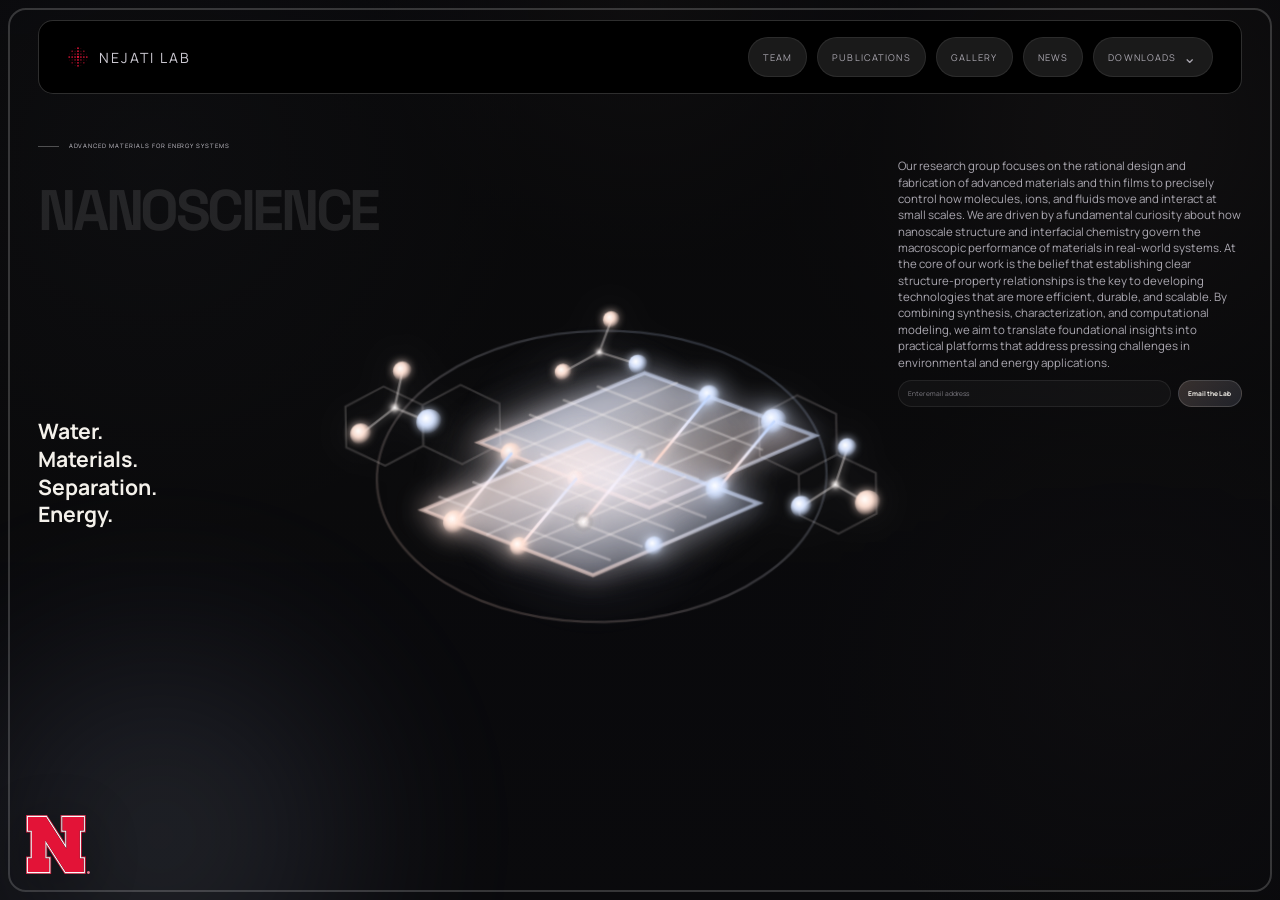
==== commit e822cd9b: "Add Nejatisizer download menu and form" ====
--- a/index.html
+++ b/index.html
@@ -27,6 +27,7 @@
         <a href="./publications.html">Publications</a>
         <a href="./gallery.html">Gallery</a>
         <a href="./news.html">News</a>
+        <details class="nav-downloads"><summary>Downloads</summary><div class="nav-downloads-menu"><button type="button" data-download-open>Nejatisizer</button></div></details>
       </nav>
     </header>
 
--- a/site.css
+++ b/site.css
@@ -271,6 +271,51 @@
   transform: translateY(-1px);
 }
 
+.nav-downloads { position: relative; flex: 0 0 auto; }
+.nav-downloads summary {
+  display: inline-flex; align-items: center; gap: 7px; cursor: pointer;
+  border: 1px solid var(--line); background: rgba(46, 46, 46, 0.569);
+  border-radius: 999px; color: var(--muted); min-height: 40px;
+  padding: 10px clamp(10px, 1.1vw, 15px); font-size: clamp(0.58rem, 0.72vw, 0.74rem);
+  letter-spacing: 0.12em; text-transform: uppercase; white-space: nowrap;
+}
+.nav-downloads summary::after { content: "⌄"; font-size: 1rem; line-height: 0; }
+.nav-downloads summary:hover, .nav-downloads summary:focus-visible { color: var(--text); border-color: rgba(255,255,255,.24); }
+.nav-downloads-menu {
+  position: absolute; top: calc(100% + 8px); right: 0; z-index: 20;
+  min-width: 170px; padding: 5px; border: 1px solid var(--line);
+  border-radius: 6px; background: #202126; box-shadow: 0 16px 32px rgba(0,0,0,.4);
+}
+.nav-downloads-menu button {
+  width: 100%; border: 0; border-radius: 4px; background: transparent;
+  color: var(--text); padding: 10px 12px; text-align: left; cursor: pointer;
+  font: inherit; font-size: .85rem;
+}
+.nav-downloads-menu button:hover, .nav-downloads-menu button:focus-visible { background: rgba(255,255,255,.1); }
+.download-dialog {
+  width: min(420px, calc(100vw - 32px)); max-height: calc(100vh - 32px); padding: 0;
+  border: 1px solid rgba(255,255,255,.2); border-radius: 8px;
+  background: #1c1d22; color: var(--text); box-shadow: 0 20px 80px rgba(0,0,0,.7);
+}
+.download-dialog::backdrop { background: rgba(0,0,0,.72); }
+.download-form { position: relative; display: grid; gap: 10px; padding: 28px; }
+.download-form h2 { margin: 0; font-size: 1.35rem; }
+.download-form p { margin: 0 0 8px; color: var(--muted); font-size: .85rem; line-height: 1.5; }
+.download-form .download-kicker { margin: 0; color: var(--text); text-transform: uppercase; font-size: .7rem; }
+.download-form label { font-size: .8rem; }
+.download-form input { width: 100%; min-height: 42px; padding: 10px; border: 1px solid var(--line); border-radius: 4px; background: #2b2c32; color: var(--text); font: inherit; }
+.download-form .download-privacy { margin: 2px 0; font-size: .74rem; }
+.download-submit { min-height: 42px; border: 0; border-radius: 4px; background: #b8223b; color: white; font: inherit; font-weight: 700; cursor: pointer; }
+.download-submit:hover { background: #d12d48; }
+.download-close { position: absolute; top: 14px; right: 16px; border: 0; background: none; color: var(--text); font-size: 1.6rem; cursor: pointer; }
+@media (max-width: 980px) {
+  .site-nav { flex-wrap: wrap; overflow: visible; }
+  .nav-downloads summary { min-height: 38px; padding: 10px 12px; font-size: .58rem; }
+}
+@media (max-width: 640px) {
+  .nav-downloads summary { min-height: 34px; padding: 8px 12px; font-size: .54rem; }
+}
+
 .section {
   position: relative;
   padding: var(--section-space) 0;
@@ -2238,6 +2283,29 @@
 }
 
 @media (max-width: 640px) {
+  .site-header {
+    position: relative;
+    z-index: 6;
+    flex-wrap: wrap;
+    align-items: stretch;
+  }
+
+  .brand {
+    flex: 0 0 100%;
+  }
+
+  .site-nav {
+    position: relative;
+    z-index: 1;
+    flex: 1 1 100%;
+    width: 100%;
+    justify-content: flex-start;
+  }
+
+  .brand span {
+    display: block;
+  }
+
   .corner-logo {
     position: relative;
     left: auto;
